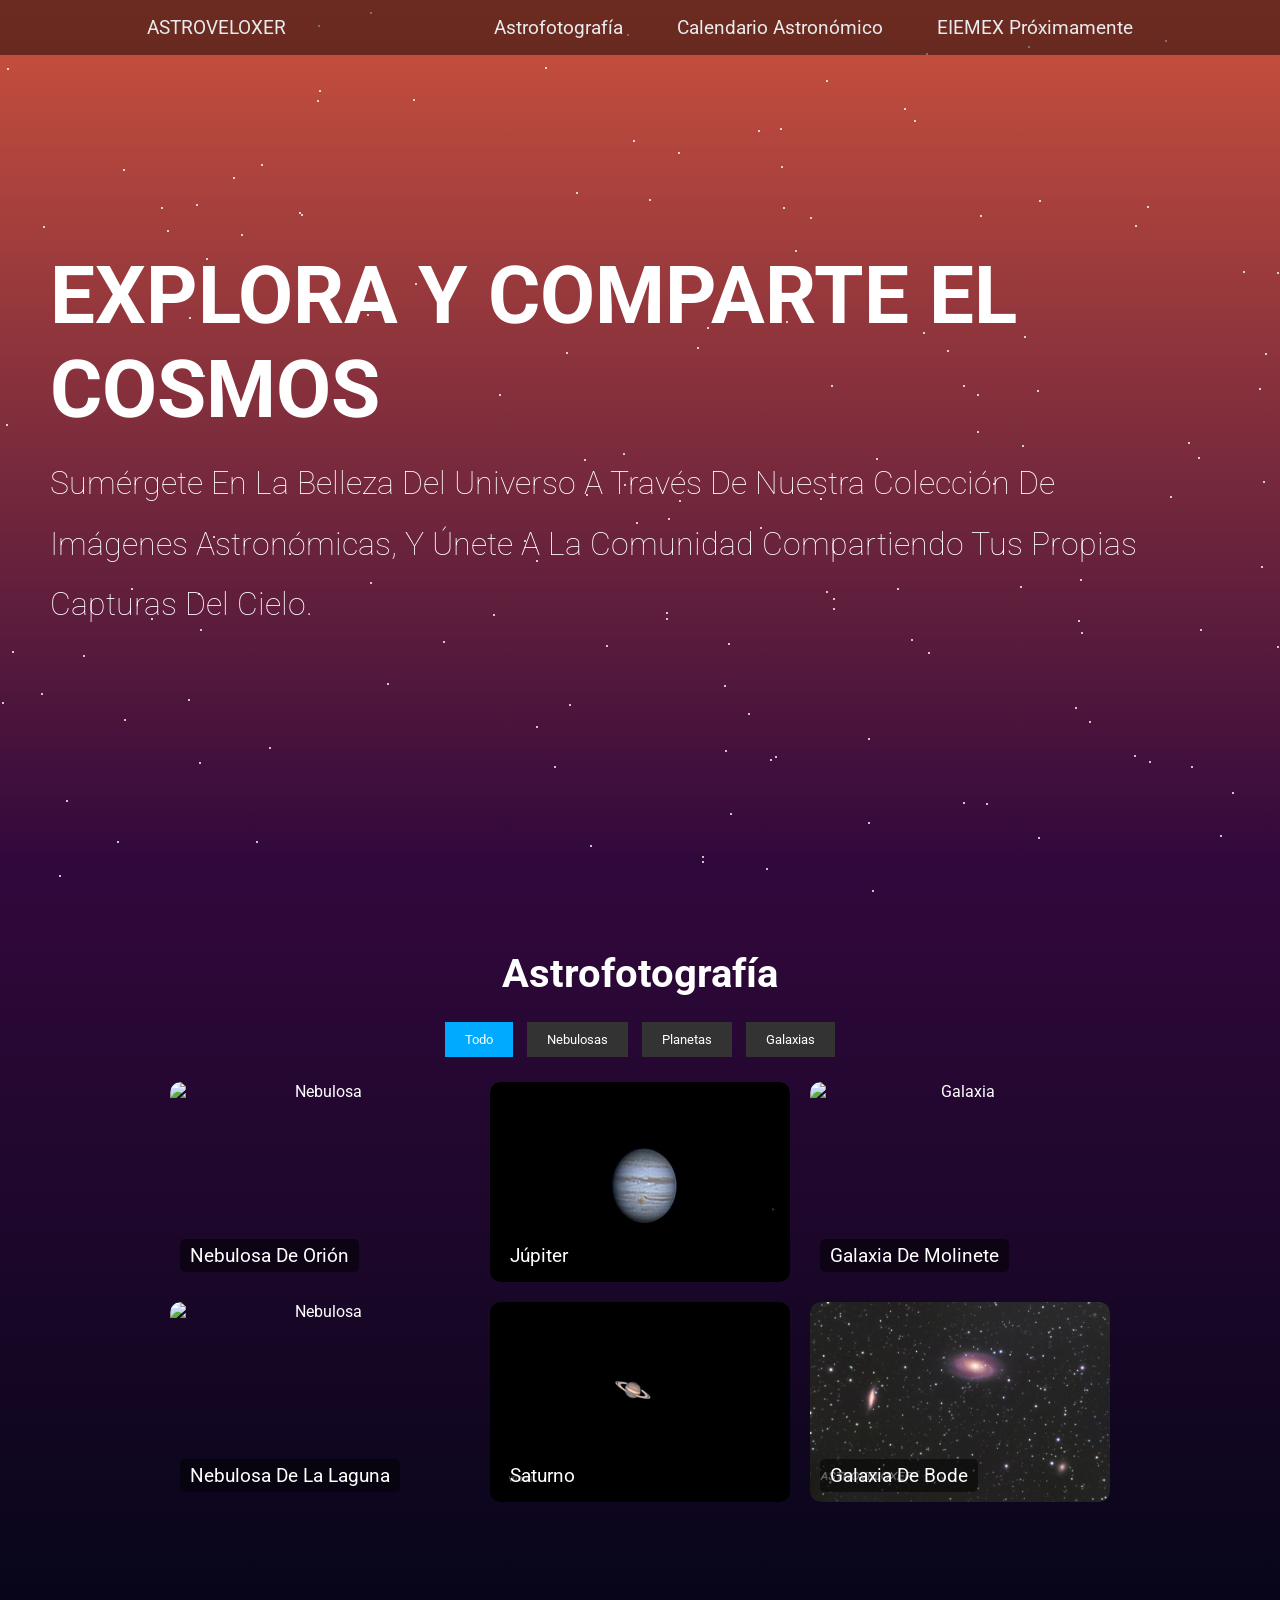
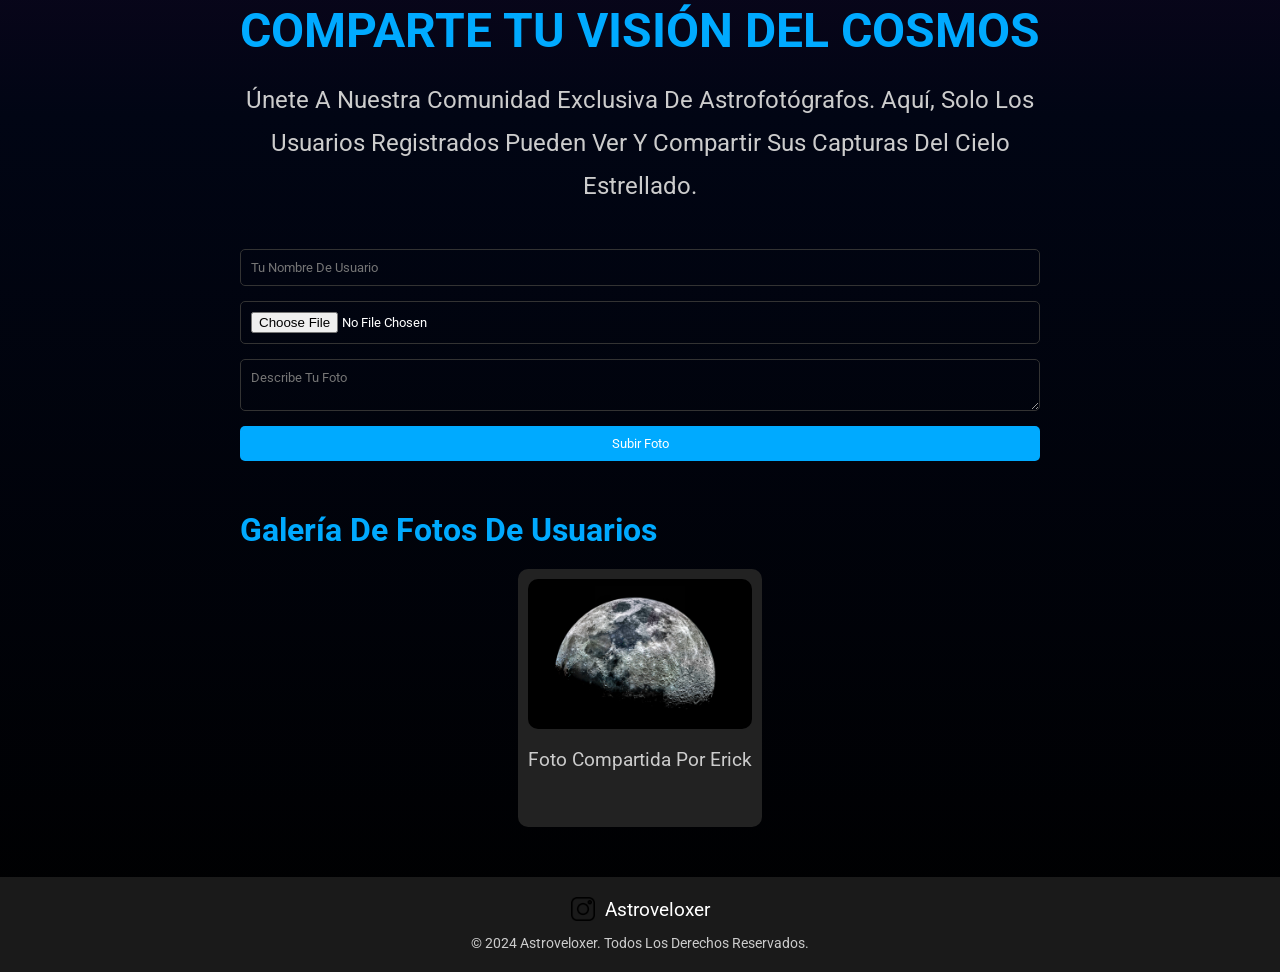
==== Astrofotografia.html @ 7e01df10 "update" ====
<!DOCTYPE html>
<html lang="en">
<head>
    <meta charset="UTF-8">
    <meta name="viewport" content="width=device-width, initial-scale=1.0">
    <title>Astrofotografía</title>
    <link rel="stylesheet" href="Astroveloxer.css">
</head>
<body>
    <div class="stars"></div>
    
    <!-- Barra de Navegación -->
    <header class="header">
        <nav class="navbar">
            <div class="burger" onclick="toggleMenu()">
                <span></span>
                <span></span>
                <span></span>
            </div>
            <ul class="nav">
                <li><a href="Astroveloxer.html">ASTROVELOXER</a></li>
                <li><a href="#astrofotografia">Astrofotografía</a></li>
                <li><a href="calendario.html">Calendario astronómico</a></li>
                <li><a href="#" onclick="alert('La página EIEMEX aún no está disponible. ¡Vuelve pronto!');">EIEMEX Próximamente</a></li>

            </ul>
        </nav>
    </header>
    
    <!-- HOME SECTION -->
    <section class="explore-home" id="home">
        <div class="explore-content">
            <h3>Explora y Comparte el Cosmos</h3>
            <p>Sumérgete en la belleza del universo a través de nuestra colección de imágenes astronómicas, y únete a la comunidad compartiendo tus propias capturas del cielo.</p>
        </div>
    </section>
    

    <!-- SECCIÓN DE ASTROFOTOGRAFÍA -->
    <section class="astrofotografia" id="astrofotografia">
        <h1 class="heading">Astrofotografía</h1>
        
        <!-- Filtros de imágenes -->
        <div class="filter-buttons">
            <button data-filter="all" class="active">Todo</button>
            <button data-filter="nebulosa">Nebulosas</button>
            <button data-filter="planeta">Planetas</button>
            <button data-filter="galaxia">Galaxias</button>
        </div>

<!-- Galería de imágenes -->
<div class="image-gallery">
    <div class="image-item nebulosa" onclick="showImage('ORION-velozer~2.jpg', 'La Nebulosa de Orion es maravillosa.')">
        <img src="ORION-velozer~2.jpg" alt="Nebulosa" loading="lazy" width="400" height="200">
        <p>Nebulosa de Orión</p>
    </div>
    <div class="image-item planeta" onclick="showImage('jms.jpg', 'Júpiter es el planeta más grande del sistema solar y tiene una atmósfera turbulenta con tormentas gigantes.')">
        <img src="jms.jpg" alt="Planeta" loading="lazy" width="400" height="200">
        <p>Júpiter</p>
    </div>
    <div class="image-item galaxia" onclick="showImage('m101.jpg', 'La Galaxia del Molinete, también conocida como M101, es una galaxia espiral ubicada en la constelación de la Osa Mayor.')">
        <img src="m101.jpg" alt="Galaxia" loading="lazy" width="400" height="200">
        <p>Galaxia de Molinete</p>
    </div>

    <div class="image-item nebulosa" onclick="showImage('m8.jpg', 'La Nebulosa de la Laguna es una nube interestelar en la constelación de Sagitario, que es visible a simple vista en cielos oscuros.')">
        <img src="m8.jpg" alt="Nebulosa" loading="lazy" width="400" height="200">
        <p>Nebulosa de la Laguna</p>
    </div>
    <div class="image-item planeta" onclick="showImage('saturn.jpg', 'Saturno es el planeta más grande del sistema solar y tiene una atmósfera turbulenta con tormentas gigantes.')">
        <img src="saturn.jpg" alt="Planeta" loading="lazy" width="400" height="200">
        <p>Saturno</p>
    </div>
    <div class="image-item galaxia" onclick="showImage('BODE_ASTROVELOXER.jpg', 'La Galaxia de Bode, también conocida como M101, es una galaxia espiral ubicada en la constelación de la Osa Mayor.')">
        <img src="BODE_ASTROVELOXER.jpg" alt="Galaxia" loading="lazy" width="400" height="200">
        <p>Galaxia de Bode</p>
    </div>


</div>


<!-- Lightbox para mostrar la imagen seleccionada -->
<div id="lightbox" class="lightbox" onclick="closeLightbox()">
    <div class="lightbox-content" onclick="event.stopPropagation()">
        <img id="lightbox-image" src="" alt="Imagen Seleccionada">
        <div id="lightbox-info"></div>
        <span class="close-btn" onclick="closeLightbox()">&times;</span>
    </div>
</div>



    </section>

<!-- SECCIÓN DE PUBLICA TUS FOTOS -->
<section class="publish-section" id="publica-tus-fotos">
    <div class="publish-content">
        <h3>Comparte tu Visión del Cosmos</h3>
        <p>Únete a nuestra comunidad exclusiva de astrofotógrafos. Aquí, solo los usuarios registrados pueden ver y compartir sus capturas del cielo estrellado.</p>
        <form id="upload-form" action="upload.php" method="post" enctype="multipart/form-data">
            <input type="text" name="username" placeholder="Tu nombre de usuario" required>
            <input type="file" name="astrofoto" required>
            <textarea name="description" placeholder="Describe tu foto" required></textarea>
            <button type="submit">Subir Foto</button>
        </form>
        <div class="photo-forum">
            <h4>Galería de Fotos de Usuarios</h4>
            <!-- Aquí se mostrarán las fotos subidas por los usuarios -->
            <div class="forum-gallery">
                <!-- Ejemplo de foto subida -->
                <div class="forum-item">
                    <img src="lun.JPG" alt="Foto de usuario" loading="lazy" width="100" height="150">
                    <p>Foto compartida por Erick</p>
                </div>
                <!-- Más fotos de usuarios -->
            </div>
        </div>
    </div>
</section>


<!-- Footer -->
<footer class="footer">
    <div class="social-links">
        <a href="https://www.instagram.com/Astroveloxer" target="_blank" class="social-link">
            <img src="instagram-logo.png" alt="Instagram">
            <span>Astroveloxer</span>
        </a>
    </div>
    <div class="footer-info">
        <p>&copy; 2024 Astroveloxer. Todos los derechos reservados.</p>
    </div>
</footer>
    
    <script src="astroveloxer.js"></script>
</body>
</html>
---- Astroveloxer.css ----
@import url('https://fonts.googleapis.com/css2?family=Roboto:wght@100;300;400;500;700&display=swap');

* {
    font-family: "Roboto", sans-serif;
    margin: 0;
    padding: 0;
    box-sizing: border-box;
    outline: none;
    border: none;
    text-decoration: none;
    text-transform: capitalize;
    transition: .2s linear;
}

html {
    scroll-behavior: smooth;
}

/* Estilos generales para la barra de desplazamiento */
::-webkit-scrollbar {
    width: 12px;  /* Ancho de la barra de desplazamiento */
    background-color: #1a1a1a;  /* Color de fondo de la barra */
}

::-webkit-scrollbar-thumb {
    background-color: #1a2a3a;  /* Color del thumb (el "pulgar" de la barra) */
    border-radius: 10px;  /* Bordes redondeados para el thumb */
    box-shadow: inset 0 0 6px rgba(0, 0, 0, 0.3);  /* Sombra interna */
}

::-webkit-scrollbar-thumb:hover {
    background-color: #4a91cc;  /* Color del thumb al hacer hover */
}

::-webkit-scrollbar-track {
    background-color: #1a1a1a;  /* Color del track (la pista de la barra) */
    border-radius: 10px;
    box-shadow: inset 0 0 6px rgba(0, 0, 0, 0.3);  /* Sombra interna */
}





/* Configuración básica del body */
body {
    margin: 0;
    padding: 0;
    font-family: Arial, sans-serif;
    overflow-x: hidden;
    background: linear-gradient(to bottom, 
        #FF7E5F,   /* Atardecer cálido */
        #6A0572,   /* Un tono más oscuro para la transición */
        #030D3D,   /* Tono de crepúsculo más oscuro */
        #000000);  /* Noche */
    background-attachment: fixed;
    color: white;
    transition: background-color 1s ease;
}

/* Fondo animado de estrellas */
.stars {
    position: fixed;
    top: 0;
    left: 0;
    width: 100%;
    height: 100%;
    pointer-events: none;
    z-index: 0;
}

.star {
    position: absolute;
    width: 2px;
    height: 2px;
    background: white;
    border-radius: 50%;
    animation: blink 0.3s infinite alternate; 
}

@keyframes blink {
    0%, 100% {
        opacity: 0.1;
    }
    50% {
        opacity: 1.5;
    }
}







.header {
    position: fixed;
    width: 100%;
    top: 0;
    z-index: 1000;
    background-color: rgba(0, 0, 0, 0.466);
    padding: 1rem 0;
    transition: background-color 0.3s;
}

.navbar {
    display: flex;
    justify-content: center;
    align-items: center;
}

.nav {
    list-style: none;
    display: flex;
    gap: 1.5rem;
}

.nav li {
    position: relative;
}

.nav a {
    text-decoration: none;
    font-size: 1.2rem; /* Tamaño de letra más pequeño */
    color: #e8eaed;
    padding: 10px 15px;
    transition: color 0.3s ease;
}

.nav a:hover {
    color: #ffffff;
}

.nav a::before, .nav a::after {
    content: "";
    position: absolute;
    width: 0;
    height: 2px;
    background-color: #5fb2ff;
    transition: width 0.5s ease;
    opacity: 0.7;
}

.nav a::before {
    top: 0;
    left: 0;
}

.nav a::after {
    bottom: 0;
    right: 0;
}

.nav a:hover::before, .nav a:hover::after {
    width: 100%;
}

.nav li:first-child {
    margin-right: 90px; /* Espacio adicional en la versión de escritorio */
}

.nav li:nth-child(2) {
    margin-left: 4rem; /* Añade espacio a la derecha de "ASTROVELOXER" */
}

/* Responsividad de la barra de navegación */
@media (max-width: 768px) {
    .burger {
        display: flex;
    }

    .nav {
        display: none;
        flex-direction: column;
        background-color: rgba(0, 0, 0, 0.9);
        position: absolute;
        top: 60px;
        left: 0;
        width: 100%;
        text-align: center;
    }

    .nav.active {
        display: flex;
    }

    .nav li {
        margin: 10px 0;
    }

    .nav a {
        font-size: 1.8rem;
        padding: 15px 0;
    }

    .nav li:first-child {
        margin-right: 0; /* Elimina el margen extra en la versión móvil */
    }
}

/* Estilos para el menú burger */
.burger {
    display: none;
    flex-direction: column;
    justify-content: space-around;
    width: 30px;
    height: 25px;
    cursor: pointer;
}


.burger span {
    width: 100%;
    height: 4px;
    background-color: #ffffff;
    transition: all 0.3s ease;
}

/* Animación para la apertura de la Burger Bar */
.burger.active span:nth-child(1) {
    transform: rotate(45deg) translateY(9px);
}

.burger.active span:nth-child(2) {
    opacity: 0;
}

.burger.active span:nth-child(3) {
    transform: rotate(-45deg) translateY(-9px);
}


@media (max-width: 768px) {
    .burger {
        display: flex;
    }
}





/* Estilos para la Sección "Cómo Iniciar en Astrofotografía" */
.como-iniciar {
    padding: 100px 50px;
    color: #ffffff;
    text-align: center;
    border-radius: 15px;
    margin-top: 100px;
}

.card-grid {
    display: grid;
    grid-template-columns: repeat(1, 1fr);
    grid-column-gap: var(--spacing-l);
    grid-row-gap: var(--spacing-l);
    max-width: var(--width-container);
    margin: 0 auto; /* Centra la grilla */
    width: 100%;
}

@media(min-width: 540px) {
    .card-grid {
        grid-template-columns: repeat(2, 1fr);
    }
}

@media(min-width: 960px) {
    .card-grid {
        grid-template-columns: repeat(2, 1fr); /* Mantiene 2 cards en pantallas grandes */
    }
}

.card {
    position: relative;
    list-style: none;
    width: 100%; /* Asegura que las cards ocupen todo el espacio en su columna */
    max-width: 250px; /* Limita el ancho máximo para mantener las cards compactas */
    margin: auto; /* Centra las cards dentro de la grilla */
    overflow: hidden; /* Asegura que las imágenes y contenidos no se desborden */
    border-radius: var(--spacing-l); /* Bordes redondeados */
    box-shadow: 0 4px 8px rgba(0, 0, 0, 0.1); /* Sombra ligera para elevar las cards */
}

.card:before {
    content: '';
    display: block;
    padding-bottom: 130%; /* Mantiene la proporción de las cards */
    width: 100%;
}

/* Configuración básica de la tarjeta */
.card__background {
    background-size: cover;
    background-position: center;
    border-radius: var(--spacing-l);
    position: absolute;
    top: 0;
    right: 0;
    bottom: 0;
    left: 0;
    filter: brightness(0.75) saturate(1.2) contrast(0.85);
    transition: filter 200ms linear, transform 200ms linear;
}

/* Efecto de zoom y claridad en la tarjeta que recibe el hover */
.card:hover .card__background {
    transform: scale(1.05);
    filter: brightness(1) saturate(1.2) contrast(1);
}

/* Oscurecimiento de las tarjetas inactivas */
.card.inactive .card__background {
    filter: brightness(0.5) saturate(0) contrast(1.2) blur(20px);
}




/* Posicionar el contenido de la tarjeta */
.card__content {
    position: absolute;
    bottom: 140px; /* Coloca el texto en la parte inferior */
    left: 20px;
    z-index: 2;
    color: #ffffff; /* Color del texto en blanco */
    text-align: left; /* Alinea el texto a la izquierda */
}

/* Categoría y Título */
.card__category {
    font-size: 0.9rem;
    margin-bottom: var(--spacing-s);
    text-transform: uppercase;
    color: #ffffff; /* Color del texto de la categoría en blanco */
}

.card__heading {
    font-size: 1.5rem; /* Ajusta el tamaño del título */
    line-height: 1.4;
    color: #ffffff; /* Color del título en blanco */
    text-shadow: 3px 3px 5px rgba(0, 0, 0, 0.808); /* Agrega sombra al texto para mayor legibilidad */
}





/* HOME SECTION */
.home {
    min-height: 100vh;
    display: flex;
    align-items: center;
}

.home .content {
    max-width: 50rem;
    margin-left: 30px;
}

.home .content h3 {
    font-size: 5rem;
    text-transform: uppercase;
    color: #fff;
}

.home .content p {
    font-size: 2rem;
    font-weight: lighter;
    line-height: 1.8;
    padding: 1rem 0;
    color: #fff;
}





/* Sección "El Porqué Ver Hacia Arriba" */


section.nosotros {
    padding: 50px 0;
    /* Sin fondo adicional */
}

section.nosotros .heading {
    text-align: center;
    font-size: 2.5rem;
    color: #ffffff;
    margin-bottom: 40px;
}

section.nosotros .row {
    display: flex;
    flex-wrap: wrap;
    align-items: center;
    justify-content: center;
    gap: 20px; /* Espacio entre la imagen y el texto */
}

section.nosotros .image {
    flex: 1 1 15%; /* Imagen más pequeña, ajustada al 20% del ancho disponible */
    text-align: center;
    
}

section.nosotros .image img {
    max-width: 100%;
    border-radius: 10px; /* Bordes redondeados */
    box-shadow: 0 4px 8px rgba(0, 0, 0, 0.5); /* Sombra para darle profundidad */
    padding: 10px;
}

section.nosotros .content {
    flex: 1 1 50%; /* Ajusta el tamaño del contenido */
    animation: float 3s ease-in-out infinite; /* Efecto de flotación */
    color: #ffffff; /* Color del texto */
}

section.nosotros .content p {
    font-size: 1.5rem;
    line-height: 1.4;
    margin-bottom: 90px; /* Más espacio entre párrafos */
}

@keyframes float {
    0%, 100% {
        transform: translateY(0);
    }
    50% {
        transform: translateY(-10px);
    }
}


















.heading {
    font-size: 3.5rem;
    text-align: center;
    color: #ffffff;
    margin-bottom: 10px;
}

.heading span {
    color: #5fb2ff; /* Color diferente para las palabras en span */
}
.intro-text-container {
    display: flex;
    justify-content: space-between;
    align-items: flex-start;
    gap: 20px; /* Espacio entre las columnas */
    padding: 20px 0;
}

.intro-text-part {
    flex: 1;
    padding: 10px;
    color: #ffffff;
    font-size: 1.2rem;
    text-align: justify;
    line-height: 1.6;
    max-width: 30%; /* Limita el ancho para mantenerlo en tres columnas */
}

.intro-text-part p {
    margin: 0;
}

.footer {
    background-color: #1a1a1a;
    padding: 20px;
    text-align: center;
    color: #ffffff;
}

.social-links {
    margin-bottom: 10px;
}

.social-link {
    color: #ffffff;
    text-decoration: none;
    font-size: 1.2rem;
    display: inline-flex;
    align-items: center;
    gap: 10px;
}

.social-link img {
    width: 24px;
    height: 24px;
}

.footer-info {
    font-size: 0.9rem;
    color: #cccccc;
}








































/*****************************************************************************************/

/* Sección de Astrofotografía */


/* SECCIÓN "Explora y Comparte el Cosmos" */
.explore-home {
    min-height: 100vh;
    display: flex;
    align-items: center;
}

.explore-home .explore-content {
    max-width: 70rem;
    margin-left: 50px;
}

.explore-home .explore-content h3 {
    font-size: 5rem;
    text-transform: uppercase;
    color: #fff;
}

.explore-home .explore-content p {
    font-size: 2rem;
    font-weight: lighter;
    line-height: 1.9;
    padding: 1rem 0;
    color: #fff;
}






.astrofotografia {
    padding: 50px 20px;
    text-align: center;
    color: #fff; /* Mantiene el color del texto para que resalte en el fondo existente */
}

.heading {
    font-size: 2.5rem;
    margin-bottom: 20px;
}

.filter-buttons {
    margin-bottom: 20px;
}

.filter-buttons button {
    background-color: #333;
    color: #fff;
    border: none;
    padding: 10px 20px;
    margin: 5px;
    cursor: pointer;
    transition: background-color 0.3s ease;
}

.filter-buttons button.active,
.filter-buttons button:hover {
    background-color: #00aaff;
}

.image-gallery {
    display: flex;
    flex-wrap: wrap;
    justify-content: center;
    gap: 20px;
}

.image-item {
    position: relative;
    width: 300px;
    overflow: hidden;
    border-radius: 10px;
    transition: transform 0.3s ease;
}

.image-item img {
    width: 100%;
    display: block;
    border-radius: 10px;
}

.image-item p {
    position: absolute;
    bottom: 10px;
    left: 10px;
    color: #fff;
    font-size: 1.2rem;
    background: rgba(0, 0, 0, 0.5); /* Fondo semitransparente solo detrás del texto */
    padding: 5px 10px;
    border-radius: 5px;
}

.image-item:hover {
    transform: scale(1.05);
}

/* SECCIÓN DE PUBLICA TUS FOTOS */
.publish-section {
    padding: 50px 20px;
    text-align: center;
    color: #fff;
}

.publish-content {
    max-width: 800px;
    margin: 0 auto;
}

.publish-content h3 {
    font-size: 3rem;
    text-transform: uppercase;
    color: #00aaff;
    margin-bottom: 20px;
}

.publish-content p {
    font-size: 1.5rem;
    line-height: 1.8;
    margin-bottom: 40px;
    color: #ccc;
}

.publish-content form {
    display: flex;
    flex-direction: column;
    gap: 15px;
    margin-bottom: 50px;
}

.publish-content input,
.publish-content textarea {
    width: 100%;
    padding: 10px;
    border: 1px solid #333;
    border-radius: 5px;
    background-color: transparent;
    color: #fff;
}

.publish-content button {
    padding: 10px 20px;
    background-color: #00aaff;
    color: #fff;
    border: none;
    border-radius: 5px;
    cursor: pointer;
    transition: background-color 0.3s ease;
}

.publish-content button:hover {
    background-color: #0077cc;
}

.photo-forum {
    margin-top: 50px;
    text-align: left;
}

.photo-forum h4 {
    font-size: 2rem;
    margin-bottom: 20px;
    color: #00aaff;
}

.forum-gallery {
    display: flex;
    flex-wrap: wrap;
    gap: 20px;
    justify-content: center;
}

.forum-item {
    background-color: #222;
    padding: 10px;
    border-radius: 10px;
    text-align: center;
}

.forum-item img {
    width: 100%;
    border-radius: 10px;
    margin-bottom: 10px;
}

.forum-item p {
    font-size: 1.2rem;
    color: #ccc;
}





/* Estilo del Lightbox */
.lightbox {
    display: none; /* Inicialmente oculto */
    position: fixed;
    top: 0;
    left: 0;
    width: 100%;
    height: 100%;
    background-color: rgba(0, 0, 0, 0.9); /* Oscurece el fondo */
    justify-content: center;
    align-items: center;
    z-index: 1000;
}

.lightbox-content {
    display: flex;
    align-items: center;
    gap: 20px;
    max-width: 90%;
    max-height: 90%;
    color: #fff;
}

.lightbox img {
    max-width: 50%;
    max-height: 100%;
    border-radius: 10px;
}

#lightbox-info {
    max-width: 40%;
    font-size: 1.5rem;
}

.close-btn {
    position: absolute;
    top: 20px;
    right: 20px;
    font-size: 2rem;
    color: #fff;
    cursor: pointer;
}









/* Responsividad para pantallas medianas */
@media (max-width: 768px) {
    /* Ajustes para el body */
    body {
        background: linear-gradient(to bottom, 
            #FF7E5F,   /* Atardecer cálido */
            #6A0572,   /* Un tono más oscuro para la transición */
            #030D3D,   /* Tono de crepúsculo más oscuro */
            #000000);  /* Noche */
        background-attachment: scroll; /* Evita el fondo fijo en pantallas pequeñas */
    }

    /* Ajustes para la barra de navegación */
    .nav a {
        font-size: 1.5rem; /* Ajusta el tamaño de fuente en la navegación */
    }

    /* Ajustes para la sección "Cómo Iniciar en Astrofotografía" */
    .como-iniciar {
        padding: 50px 20px; /* Reduce el padding en pantallas más pequeñas */
    }

    .card-grid {
        grid-template-columns: repeat(1, 1fr); /* Una sola columna en pantallas más pequeñas */
    }

    /* Ajustes para las tarjetas */
    .card {
        max-width: 100%; /* Las tarjetas ocupan todo el ancho disponible */
        margin-bottom: 20px; /* Añade espacio entre las tarjetas */
    }

    /* Ajustes para la sección "El Porqué Ver Hacia Arriba" */
    section.nosotros .content {
        font-size: 1.2rem; /* Reduce ligeramente el tamaño del texto */
    }

    section.nosotros .image {
        flex: 1 1 50%; /* Aumenta el tamaño de la imagen */
        margin-bottom: 20px; /* Añade espacio debajo de la imagen */
    }

    /* Ajustes para el pie de página */
    .footer {
        padding: 10px; /* Reduce el padding en el pie de página */
    }
}

/* Responsividad para pantallas pequeñas */
@media (max-width: 480px) {
    /* Ajustes para la barra de navegación */
    .nav a {
        font-size: 1.2rem; /* Reduce aún más el tamaño de fuente en la navegación */
    }

    .nav li {
        margin: 5px 0; /* Menos espacio entre los elementos del menú */
    }

    /* Ajustes para la sección "Cómo Iniciar en Astrofotografía" */
    .como-iniciar {
        padding: 30px 10px; /* Reduce aún más el padding */
    }

    .card-grid {
        grid-template-columns: repeat(1, 1fr); /* Una sola columna en pantallas pequeñas */
    }

    /* Ajustes para la sección "El Porqué Ver Hacia Arriba" */
    section.nosotros .content {
        font-size: 1rem; /* Reduce el tamaño del texto */
    }

    section.nosotros .image {
        flex: 1 1 70%; /* Aumenta aún más el tamaño de la imagen */
    }

    /* Ajustes para el pie de página */
    .footer {
        padding: 5px; /* Reduce el padding en el pie de página */
        font-size: 0.8rem; /* Reduce el tamaño de la fuente en el pie de página */
    }
}
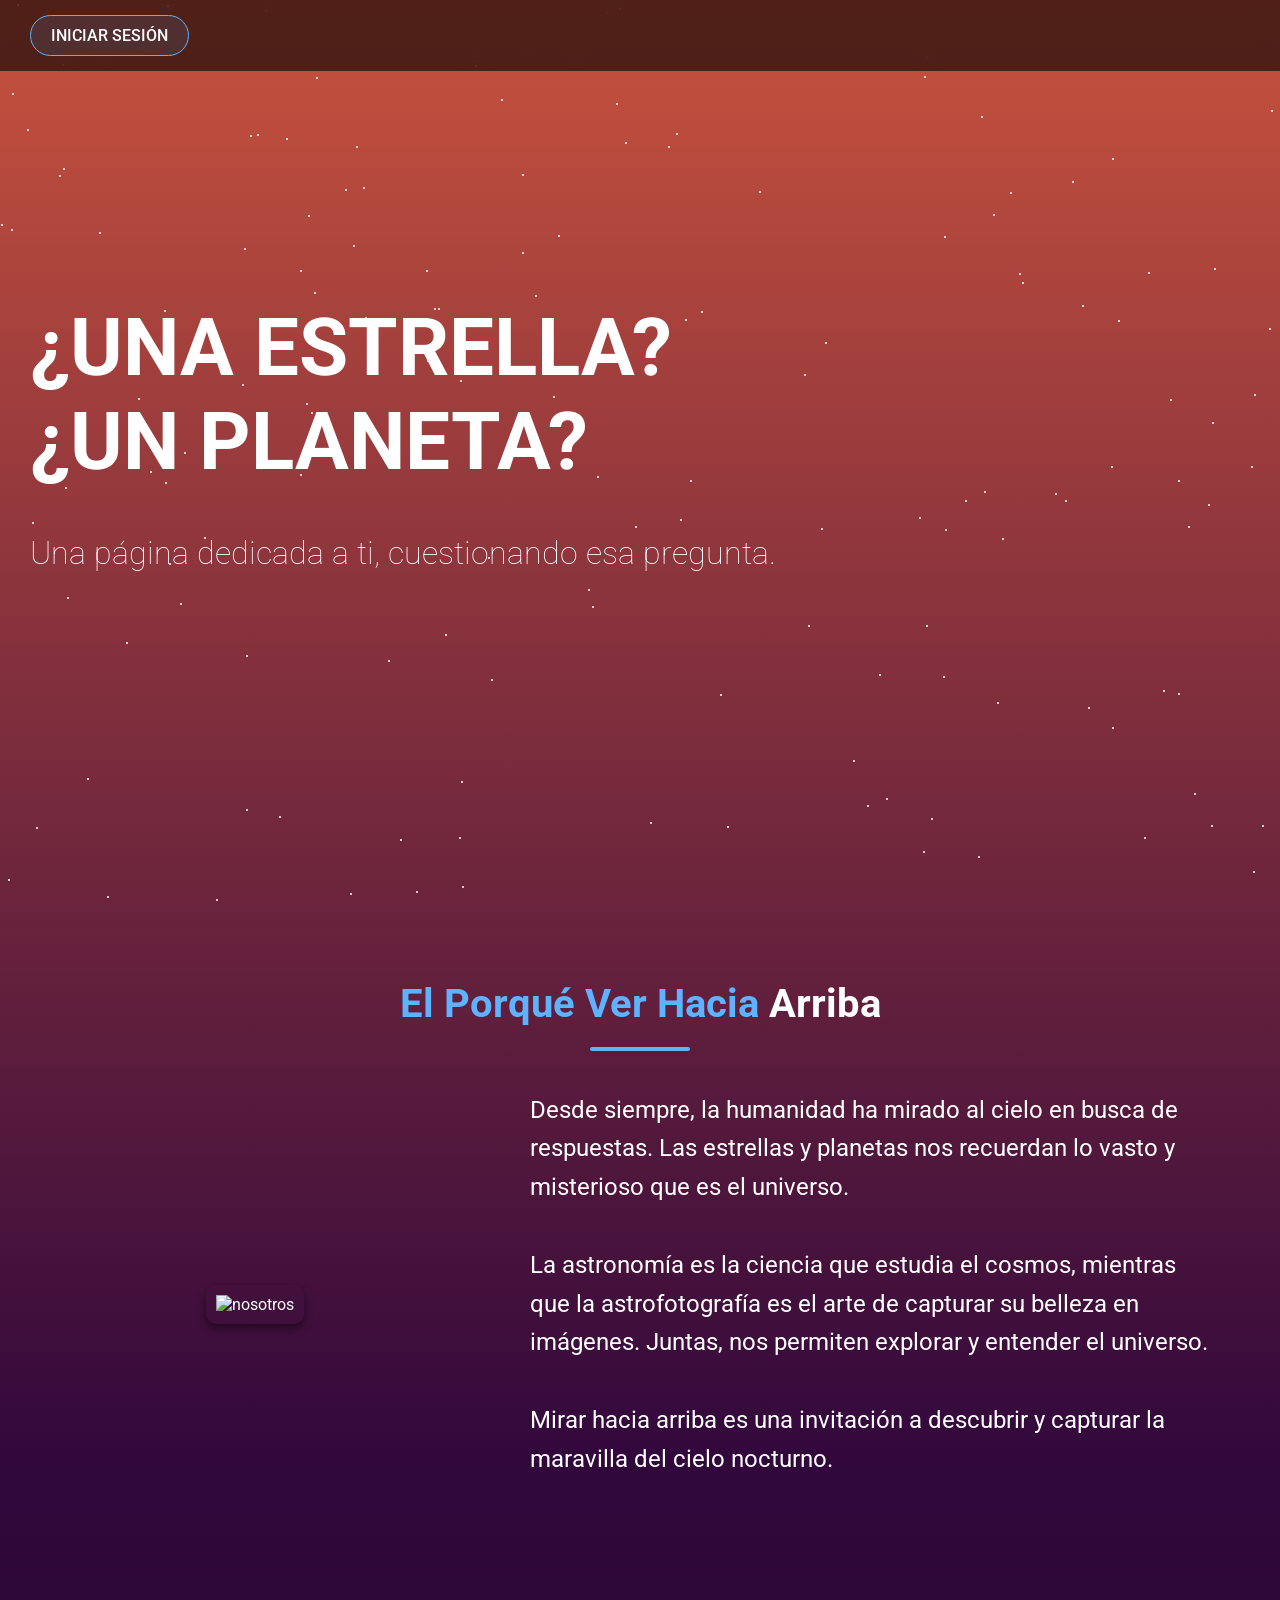
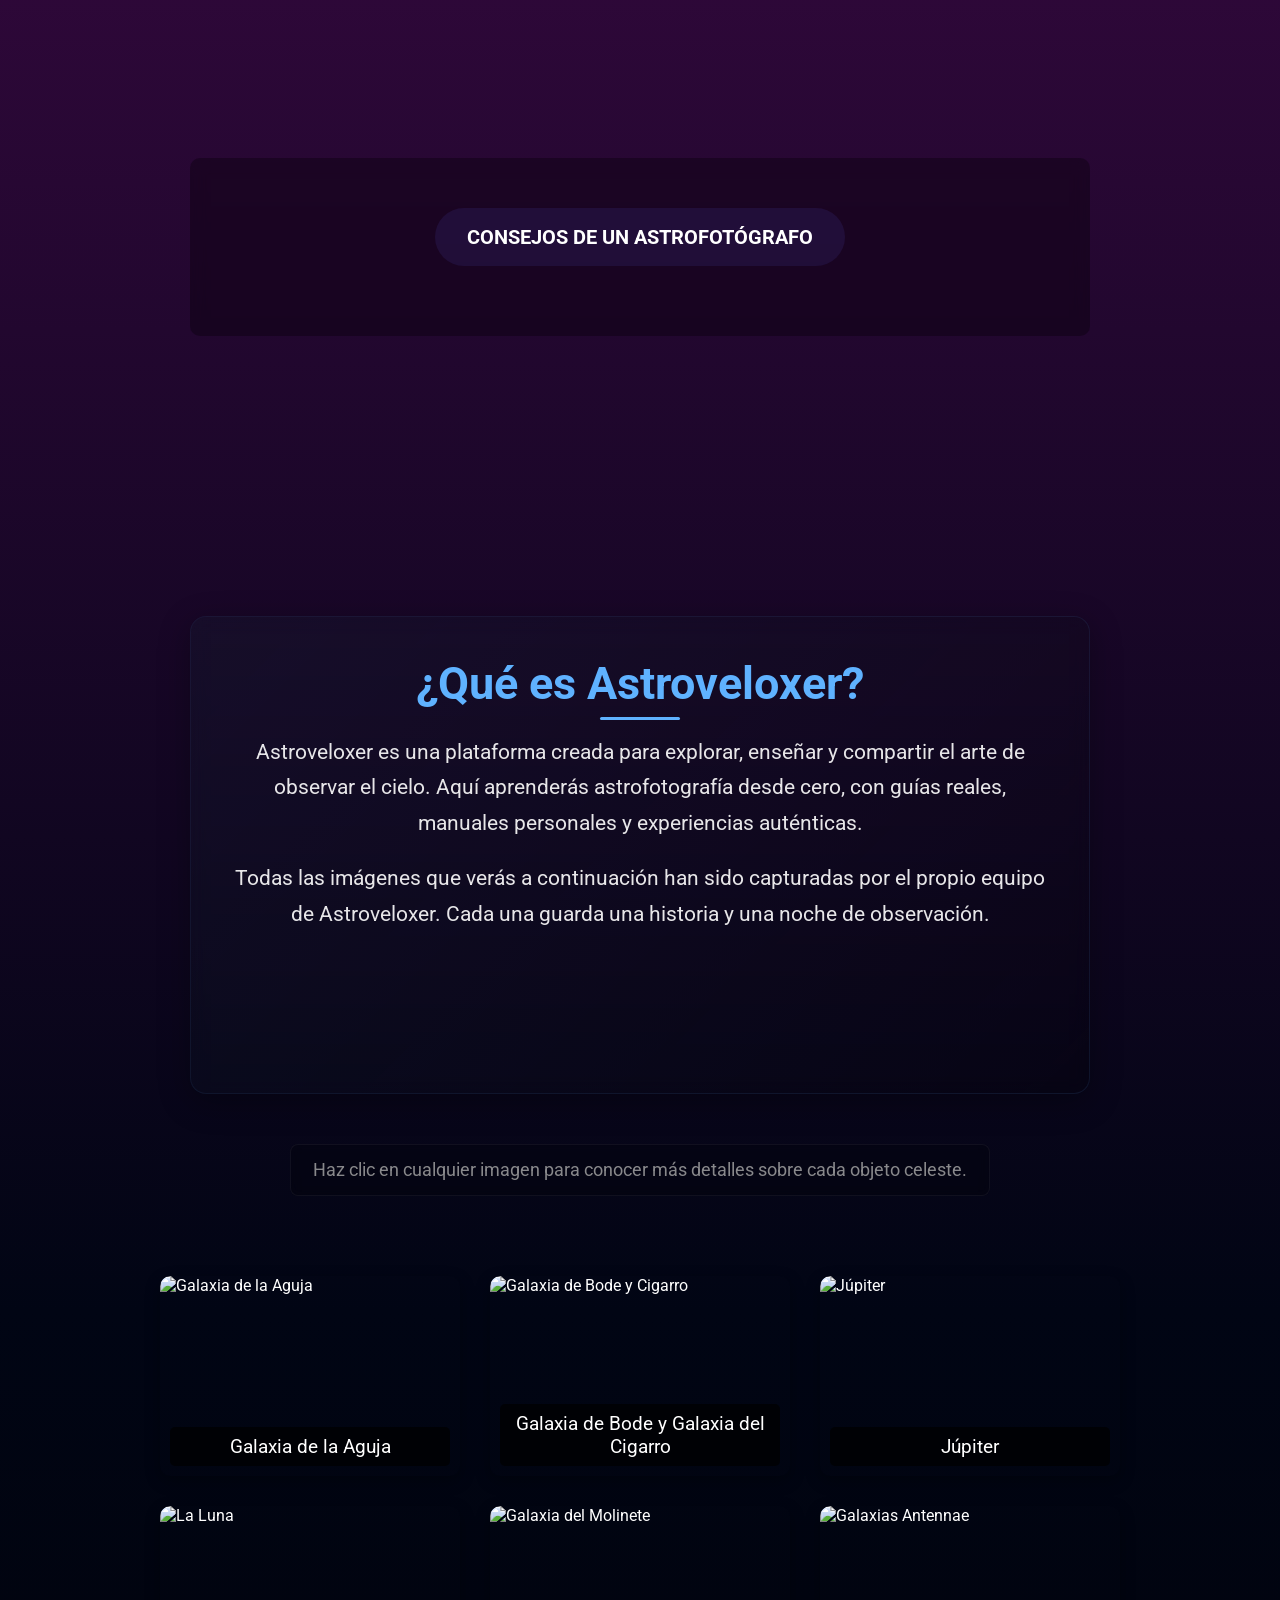
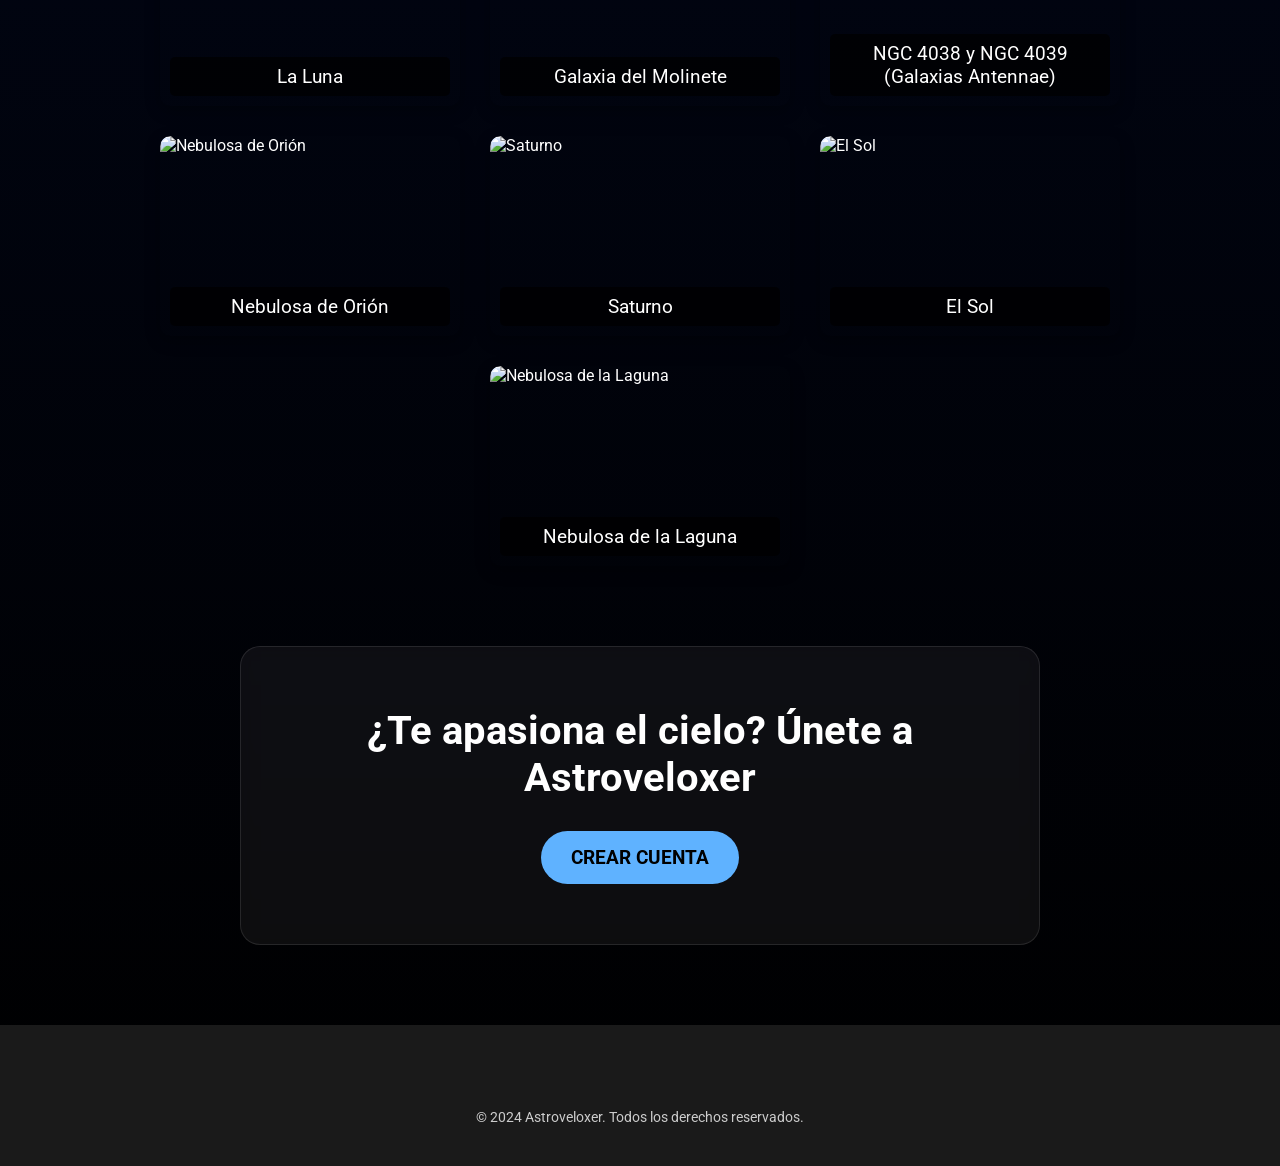
==== commit 9a7a7c80: "Rename Astrofotografia.php to Astrofotografia.html" ====
--- a/Astrofotografia.html
+++ b/Astrofotografia.html
@@ -1,138 +1,1148 @@
 <!DOCTYPE html>
-<html lang="en">
+<html lang="es">
 <head>
     <meta charset="UTF-8">
     <meta name="viewport" content="width=device-width, initial-scale=1.0">
-    <title>Astrofotografía</title>
-    <link rel="stylesheet" href="Astroveloxer.css">
+    <title>Astroveloxer</title>
 </head>
 <body>
     <div class="stars"></div>
     
-    <!-- Barra de Navegación -->
-    <header class="header">
-        <nav class="navbar">
-            <div class="burger" onclick="toggleMenu()">
-                <span></span>
-                <span></span>
-                <span></span>
+    <!-- HEADER -->
+    <header class="top-header">
+        <a href="<?= base_url('login') ?>" class="login-btn">Iniciar sesión</a>
+    </header>
+
+    <!-- HOME SECTION -->
+    <section class="home" id="home">
+        <div class="content" data-scroll-animation>
+            <h3>¿Una estrella? ¿Un planeta?</h3>
+            <p data-scroll-animation>Una página dedicada a ti, cuestionando esa pregunta.</p>
+        </div>
+    </section>
+
+    <!-- NOSOTROS SECTION -->
+    <section class="nosotros" id="Iniciar">
+        <h1 class="heading"><span>El</span> <span>Porqué</span> <span>Ver</span> <span>Hacia</span> Arriba</h1>
+
+        <div class="row" data-scroll-animation>
+            <div class="image" data-scroll-animation>
+                <img src="<?= base_url('images/secret.jpg') ?>" alt="nosotros" width="430px">
             </div>
-            <ul class="nav">
-                <li><a href="Astroveloxer.html">ASTROVELOXER</a></li>
-                <li><a href="#astrofotografia">Astrofotografía</a></li>
-                <li><a href="calendario.html">Calendario astronómico</a></li>
-                <li><a href="#" onclick="alert('La página EIEMEX aún no está disponible. ¡Vuelve pronto!');">EIEMEX Próximamente</a></li>
-
-            </ul>
-        </nav>
-    </header>
-    
-    <!-- HOME SECTION -->
-    <section class="explore-home" id="home">
-        <div class="explore-content">
-            <h3>Explora y Comparte el Cosmos</h3>
-            <p>Sumérgete en la belleza del universo a través de nuestra colección de imágenes astronómicas, y únete a la comunidad compartiendo tus propias capturas del cielo.</p>
+            <div class="content" data-scroll-animation>
+                <p>Desde siempre, la humanidad ha mirado al cielo en busca de respuestas. Las estrellas y planetas nos recuerdan lo vasto y misterioso que es el universo.</p>
+                <p>La astronomía es la ciencia que estudia el cosmos, mientras que la astrofotografía es el arte de capturar su belleza en imágenes. Juntas, nos permiten explorar y entender el universo.</p>
+                <p>Mirar hacia arriba es una invitación a descubrir y capturar la maravilla del cielo nocturno.</p>
+            </div>
         </div>
     </section>
-    
-
-    <!-- SECCIÓN DE ASTROFOTOGRAFÍA -->
-    <section class="astrofotografia" id="astrofotografia">
-        <h1 class="heading">Astrofotografía</h1>
+
+    <!-- SECCIÓN "Cómo Iniciar en Astrofotografía" -->
+    <section class="como-iniciar" id="como-iniciar">
+       
+
+        <div class="announcement-yo" data-scroll-animation>
+            <button class="reveal-button" onclick="toggleText()" data-scroll-animation>Consejos de un astrofotógrafo</button>
+            
+            <div id="hidden-text" class="hidden-text">
+                <p>A lo largo de mi viaje en la astrofotografía, he enfrentado frustraciones y desafíos que parecían no tener solución.</p>
+                <p>He creado esta página para que tú no tengas que pasar por lo mismo. Aquí te guiaré en los aspectos esenciales para que inicies y avances en este fascinante universo de la astrofotografía.</p>
+                <p>Con el tiempo, muchas personas se han acercado a mí con preguntas como: "¿Qué tipo de telescopio debería elegir?", "¿Cómo puedo tomar fotos como las tuyas?" o "Compré un telescopio, pero no logro ver nada". Este espacio está dedicado a responder esas preguntas y a ayudarte a descubrir la realidad y la maravilla de comenzar en la astrofotografía.</p>
+            </div>
+        </div>
+    </section>
+
+    <section class="intro-astroveloxer" data-scroll-animation>
+        <h2>¿Qué es Astroveloxer?</h2>
+        <p data-scroll-animation>
+            Astroveloxer es una plataforma creada para explorar, enseñar y compartir el arte de observar el cielo.  
+            Aquí aprenderás astrofotografía desde cero, con guías reales, manuales personales y experiencias auténticas.
+        </p>
+        <p data-scroll-animation>
+            Todas las imágenes que verás a continuación han sido capturadas por el propio equipo de Astroveloxer.
+            Cada una guarda una historia y una noche de observación.
+        </p>
+        <p class="quote" data-scroll-animation>"Somos el universo contemplándose a sí mismo."</p>
+    </section>
+
+    <p class="gallery-note" data-scroll-animation>Haz clic en cualquier imagen para conocer más detalles sobre cada objeto celeste.</p>
+
+    <!-- Galería de imágenes -->
+    <div class="image-gallery" data-scroll-animation>
+        <div class="image-item galaxia" onclick="showImage('<?= base_url('images/BD3E5271-1BBC-4657-8336-3CC50B5EB838.jpg') ?>', '<ul><li><strong>Nombre:</strong> Galaxia de la Aguja (Caldwell 38) (NGC 4565)</li><li><strong>Distancia:</strong> 40 millones de años luz</li><li><strong>Magnitud aparente:</strong> 9.6</li><li><strong>Constelación:</strong> Coma Berenices</li><li><strong>Tipo de objeto:</strong> Galaxia espiral</li></ul>')" data-scroll-animation>
+            <img src="<?= base_url('images/BD3E5271-1BBC-4657-8336-3CC50B5EB838.jpg') ?>" alt="Galaxia de la Aguja" loading="lazy" width="400" height="200">
+            <p>Galaxia de la Aguja</p>
+        </div>
+
+        <div class="image-item galaxia" onclick="showImage('<?= base_url('images/BODE_ASTROVELOXER (1).jpg') ?>', '<ul><li><strong>Nombre:</strong> Galaxia de Bode (M81) y Galaxia del Cigarro (M82)</li><li><strong>Distancia:</strong> 12 millones de años luz (ambas galaxias)</li><li><strong>Magnitud aparente:</strong> M81 (6.9), M82 (8.4)</li><li><strong>Constelación:</strong> Osa Mayor</li><li><strong>Tipo de objeto:</strong> M81: Galaxia espiral, M82: Galaxia irregular y galaxia con brote estelar</li></ul>')" data-scroll-animation>
+            <img src="<?= base_url('images/BODE_ASTROVELOXER (1).jpg') ?>" alt="Galaxia de Bode y Cigarro" loading="lazy" width="400" height="200">
+            <p>Galaxia de Bode y Galaxia del Cigarro</p>
+        </div>
+
+        <div class="image-item planeta" onclick="showImage('<?= base_url('images/jup11.jpg') ?>', '<ul><li><strong>Nombre:</strong> Júpiter</li><li><strong>Distancia media del Sol:</strong> 778 millones de km</li><li><strong>Diámetro:</strong> 142,984 km</li><li><strong>Tipo de objeto:</strong> Planeta gigante gaseoso</li><li><strong>Características:</strong> El planeta más grande del Sistema Solar, famoso por su Gran Mancha Roja y sus 79 lunas conocidas, incluyendo las cuatro lunas galileanas: Ío, Europa, Ganimedes y Calisto</li></ul>')" data-scroll-animation>
+            <img src="<?= base_url('images/jup11.jpg') ?>" alt="Júpiter" loading="lazy" width="400" height="200">
+            <p>Júpiter</p>
+        </div>
+
+        <div class="image-item luna" onclick="showImage('<?= base_url('images/lun_Original Copy (1).JPG') ?>', '<ul><li><strong>Nombre:</strong> La Luna</li><li><strong>Distancia media de la Tierra:</strong> 384,400 km</li><li><strong>Diámetro:</strong> 3,474.8 km</li><li><strong>Tipo de objeto:</strong> Satélite natural</li><li><strong>Características:</strong> Único satélite natural de la Tierra, presenta fases debido a su órbita alrededor de la Tierra, con una superficie marcada por cráteres, mares lunares y montañas</li></ul>')" data-scroll-animation>
+            <img src="<?= base_url('images/lun_Original Copy (1).JPG') ?>" alt="La Luna" loading="lazy" width="400" height="200">
+            <p>La Luna</p>
+        </div>
+
+        <div class="image-item galaxia" onclick="showImage('<?= base_url('images/M101_ASTROVELOXER (1).jpg') ?>', '<ul><li><strong>Nombre:</strong> Galaxia del Molinete (M101)</li><li><strong>Distancia:</strong> 21 millones de años luz</li><li><strong>Magnitud aparente:</strong> 7.9</li><li><strong>Constelación:</strong> Osa Mayor</li><li><strong>Tipo de objeto:</strong> Galaxia espiral</li><li><strong>Características:</strong> Una de las galaxias espirales más grandes conocidas, con un diámetro de aproximadamente 170,000 años luz</li></ul>')" data-scroll-animation>
+            <img src="<?= base_url('images/M101_ASTROVELOXER (1).jpg') ?>" alt="Galaxia del Molinete" loading="lazy" width="400" height="200">
+            <p>Galaxia del Molinete</p>
+        </div>
+
+        <div class="image-item galaxia" onclick="showImage('<?= base_url('images/NGC4038_ASTROVELOXER.jpg') ?>', '<ul><li><strong>Nombre:</strong> NGC 4038 y NGC 4039 (Galaxias Antennae)</li><li><strong>Distancia:</strong> 60 millones de años luz</li><li><strong>Magnitud aparente:</strong> 10.7</li><li><strong>Constelación:</strong> Corvus</li><li><strong>Tipo de objeto:</strong> Galaxias en colisión</li><li><strong>Características:</strong> Conocidas como las Galaxias Antennae debido a las largas colas de estrellas que se extienden hacia afuera, resultado de la colisión entre ambas galaxias</li></ul>')" data-scroll-animation>
+            <img src="<?= base_url('images/NGC4038_ASTROVELOXER.jpg') ?>" alt="Galaxias Antennae" loading="lazy" width="400" height="200">
+            <p>NGC 4038 y NGC 4039 (Galaxias Antennae)</p>
+        </div>
+
+        <div class="image-item nebulosa" onclick="showImage('<?= base_url('images/ORION-velozeronly~3.jpg') ?>', '<ul><li><strong>Nombre:</strong> Nebulosa de Orión (M42)</li><li><strong>Distancia:</strong> 1,344 años luz</li><li><strong>Magnitud aparente:</strong> 4.0</li><li><strong>Constelación:</strong> Orión</li><li><strong>Tipo de objeto:</strong> Nebulosa de emisión</li><li><strong>Características:</strong> Una de las nebulosas más brillantes en el cielo, visible a simple vista, región de formación estelar activa, hogar de muchas estrellas jóvenes y protoestrellas</li></ul>')" data-scroll-animation>
+            <img src="<?= base_url('images/ORION-velozeronly~3.jpg') ?>" alt="Nebulosa de Orión" loading="lazy" width="400" height="200">
+            <p>Nebulosa de Orión</p>
+        </div>
+
+        <div class="image-item planeta" onclick="showImage('<?= base_url('images/saturn (1).jpg') ?>', '<ul><li><strong>Nombre:</strong> Saturno</li><li><strong>Distancia media del Sol:</strong> 1,429 millones de km</li><li><strong>Diámetro:</strong> 120,536 km</li><li><strong>Tipo de objeto:</strong> Planeta gigante gaseoso</li><li><strong>Características:</strong> Conocido por sus prominentes anillos compuestos de hielo y roca, posee 83 lunas conocidas, siendo Titán la más grande y una de las más interesantes para la exploración</li></ul>')" data-scroll-animation>
+            <img src="<?= base_url('images/saturn (1).jpg') ?>" alt="Saturno" loading="lazy" width="400" height="200">
+            <p>Saturno</p>
+        </div>
+
+        <div class="image-item estrella" onclick="showImage('<?= base_url('images/sunfull_ASTROVELOXER.jpg') ?>', '<ul><li><strong>Nombre:</strong> El Sol</li><li><strong>Distancia media de la Tierra:</strong> 149.6 millones de km (1 Unidad Astronómica)</li><li><strong>Diámetro:</strong> 1,392,700 km</li><li><strong>Tipo de objeto:</strong> Estrella enana amarilla (tipo espectral G2V)</li><li><strong>Características:</strong> Estrella central del Sistema Solar y fuente principal de energía para la Tierra, compuesto principalmente de hidrógeno (74%) y helio (24%), con energía producida a través de la fusión nuclear en su núcleo</li></ul>')" data-scroll-animation>
+            <img src="<?= base_url('images/sunfull_ASTROVELOXER.jpg') ?>" alt="El Sol" loading="lazy" width="400" height="200">
+            <p>El Sol</p>
+        </div>
+
+        <div class="image-item nebulosa" onclick="showImage('<?= base_url('images/LAGOON.jpg') ?>', '<ul><li><strong>Nombre:</strong> Nebulosa de la Laguna (M8) (NGC 6523)</li><li><strong>Distancia:</strong> 4,100 años luz</li><li><strong>Magnitud aparente:</strong> 6.0</li><li><strong>Constelación:</strong> Sagitario</li><li><strong>Tipo de objeto:</strong> Nebulosa de emisión</li><li><strong>Características:</strong> Región de formación estelar activa, visible a simple vista desde cielos oscuros, hogar de muchas estrellas jóvenes y protoestrellas, famosa por su estructura brillante y oscura que se asemeja a una laguna.</li></ul>')" data-scroll-animation>
+            <img src="<?= base_url('images/LAGOON.jpg') ?>" alt="Nebulosa de la Laguna" loading="lazy" width="400" height="200">
+            <p>Nebulosa de la Laguna</p>
+        </div>
+    </div>
+
+    <section class="cta-registro" data-scroll-animation>
+        <h2>¿Te apasiona el cielo? Únete a Astroveloxer</h2>
+        <a href="<?= base_url('registro') ?>" class="registro-btn" data-scroll-animation>Crear cuenta</a>
+    </section>
+
+    <!-- Footer -->
+    <footer class="footer" data-scroll-animation>
+        <div class="social-links">
+            <a href="https://www.instagram.com/Astroveloxer" target="_blank" class="social-link" data-scroll-animation>
+                <img src="img/instagram-logo.webp" alt="Instagram">
+                <span>Astroveloxer</span>
+            </a>
+        </div>
+        <div class="footer-info">
+            <p>&copy; 2024 Astroveloxer. Todos los derechos reservados.</p>
+        </div>
+    </footer>
+    
+    <script src="<?= base_url('js/script.js') ?>"></script>
+    
+    <!-- Script para animación de scroll -->
+    <script>
+    document.addEventListener('DOMContentLoaded', function() {
+        const observer = new IntersectionObserver((entries) => {
+            entries.forEach(entry => {
+                if (entry.isIntersecting) {
+                    entry.target.classList.add('in-view');
+                }
+            });
+        }, { 
+            threshold: 0.1,
+            rootMargin: '0px 0px -100px 0px'
+        });
+
+        document.querySelectorAll('[data-scroll-animation]').forEach(el => {
+            observer.observe(el);
+        });
+    });
+
+    function toggleText() {
+        const hiddenText = document.getElementById('hidden-text');
+        hiddenText.classList.toggle('show');
+    }
+
+    function showImage(src, info) {
+        const lightbox = document.createElement('div');
+        lightbox.className = 'lightbox';
+        lightbox.innerHTML = `
+            <div class="lightbox-content">
+                <img src="${src}" alt="Imagen ampliada">
+                <div id="lightbox-info">${info}</div>
+                <span class="close-btn">&times;</span>
+            </div>
+        `;
+        document.body.appendChild(lightbox);
         
-        <!-- Filtros de imágenes -->
-        <div class="filter-buttons">
-            <button data-filter="all" class="active">Todo</button>
-            <button data-filter="nebulosa">Nebulosas</button>
-            <button data-filter="planeta">Planetas</button>
-            <button data-filter="galaxia">Galaxias</button>
-        </div>
-
-<!-- Galería de imágenes -->
-<div class="image-gallery">
-    <div class="image-item nebulosa" onclick="showImage('ORION-velozer~2.jpg', 'La Nebulosa de Orion es maravillosa.')">
-        <img src="ORION-velozer~2.jpg" alt="Nebulosa" loading="lazy" width="400" height="200">
-        <p>Nebulosa de Orión</p>
-    </div>
-    <div class="image-item planeta" onclick="showImage('jms.jpg', 'Júpiter es el planeta más grande del sistema solar y tiene una atmósfera turbulenta con tormentas gigantes.')">
-        <img src="jms.jpg" alt="Planeta" loading="lazy" width="400" height="200">
-        <p>Júpiter</p>
-    </div>
-    <div class="image-item galaxia" onclick="showImage('m101.jpg', 'La Galaxia del Molinete, también conocida como M101, es una galaxia espiral ubicada en la constelación de la Osa Mayor.')">
-        <img src="m101.jpg" alt="Galaxia" loading="lazy" width="400" height="200">
-        <p>Galaxia de Molinete</p>
-    </div>
-
-    <div class="image-item nebulosa" onclick="showImage('m8.jpg', 'La Nebulosa de la Laguna es una nube interestelar en la constelación de Sagitario, que es visible a simple vista en cielos oscuros.')">
-        <img src="m8.jpg" alt="Nebulosa" loading="lazy" width="400" height="200">
-        <p>Nebulosa de la Laguna</p>
-    </div>
-    <div class="image-item planeta" onclick="showImage('saturn.jpg', 'Saturno es el planeta más grande del sistema solar y tiene una atmósfera turbulenta con tormentas gigantes.')">
-        <img src="saturn.jpg" alt="Planeta" loading="lazy" width="400" height="200">
-        <p>Saturno</p>
-    </div>
-    <div class="image-item galaxia" onclick="showImage('BODE_ASTROVELOXER.jpg', 'La Galaxia de Bode, también conocida como M101, es una galaxia espiral ubicada en la constelación de la Osa Mayor.')">
-        <img src="BODE_ASTROVELOXER.jpg" alt="Galaxia" loading="lazy" width="400" height="200">
-        <p>Galaxia de Bode</p>
-    </div>
-
-
-</div>
-
-
-<!-- Lightbox para mostrar la imagen seleccionada -->
-<div id="lightbox" class="lightbox" onclick="closeLightbox()">
-    <div class="lightbox-content" onclick="event.stopPropagation()">
-        <img id="lightbox-image" src="" alt="Imagen Seleccionada">
-        <div id="lightbox-info"></div>
-        <span class="close-btn" onclick="closeLightbox()">&times;</span>
-    </div>
-</div>
-
-
-
-    </section>
-
-<!-- SECCIÓN DE PUBLICA TUS FOTOS -->
-<section class="publish-section" id="publica-tus-fotos">
-    <div class="publish-content">
-        <h3>Comparte tu Visión del Cosmos</h3>
-        <p>Únete a nuestra comunidad exclusiva de astrofotógrafos. Aquí, solo los usuarios registrados pueden ver y compartir sus capturas del cielo estrellado.</p>
-        <form id="upload-form" action="upload.php" method="post" enctype="multipart/form-data">
-            <input type="text" name="username" placeholder="Tu nombre de usuario" required>
-            <input type="file" name="astrofoto" required>
-            <textarea name="description" placeholder="Describe tu foto" required></textarea>
-            <button type="submit">Subir Foto</button>
-        </form>
-        <div class="photo-forum">
-            <h4>Galería de Fotos de Usuarios</h4>
-            <!-- Aquí se mostrarán las fotos subidas por los usuarios -->
-            <div class="forum-gallery">
-                <!-- Ejemplo de foto subida -->
-                <div class="forum-item">
-                    <img src="lun.JPG" alt="Foto de usuario" loading="lazy" width="100" height="150">
-                    <p>Foto compartida por Erick</p>
-                </div>
-                <!-- Más fotos de usuarios -->
-            </div>
-        </div>
-    </div>
-</section>
-
-
-<!-- Footer -->
-<footer class="footer">
-    <div class="social-links">
-        <a href="https://www.instagram.com/Astroveloxer" target="_blank" class="social-link">
-            <img src="instagram-logo.png" alt="Instagram">
-            <span>Astroveloxer</span>
-        </a>
-    </div>
-    <div class="footer-info">
-        <p>&copy; 2024 Astroveloxer. Todos los derechos reservados.</p>
-    </div>
-</footer>
-    
-    <script src="astroveloxer.js"></script>
+        const closeBtn = lightbox.querySelector('.close-btn');
+        closeBtn.addEventListener('click', () => {
+            document.body.removeChild(lightbox);
+        });
+        
+        lightbox.style.display = 'flex';
+    }
+
+
+document.addEventListener("DOMContentLoaded", function() {
+    const starContainer = document.querySelector('.stars');
+    const numStars = 150;  // Número de estrellas
+
+    for (let i = 0; i < numStars; i++) {
+        let star = document.createElement('div');
+        star.className = 'star';
+
+        // Posición aleatoria
+        star.style.top = `${Math.random() * 100}vh`;
+        star.style.left = `${Math.random() * 100}vw`;
+
+        // Duración de parpadeo aleatoria
+        star.style.animationDuration = `${Math.random() * 5 + 2}s`;
+
+        starContainer.appendChild(star);
+    }
+});
+
+document.addEventListener("scroll", function() {
+    const scrollPosition = window.scrollY;
+    const windowHeight = window.innerHeight;
+    const body = document.body;
+
+    // Calcular el progreso del desplazamiento en la página (0 a 1)
+    const scrollProgress = scrollPosition / (body.scrollHeight - windowHeight);
+
+    // Ajustar los colores del degradado sin opacidad para evitar el aclarado
+    const colorChange = `linear-gradient(to bottom, 
+        rgb(200, 82, 61),  /* Atardecer más oscuro */
+        rgb(50, 8, 60),    /* Tono de transición más oscuro */
+        rgb(1, 5, 20),     /* Crepúsculo aún más oscuro */
+        rgba(0, 0, 0, 1))`;  /* Noche constante al final */
+
+    body.style.background = colorChange;
+});
+
+function selectCard(cardType) {
+    const celularCard = document.getElementById('card-celular');
+    const telescopioCard = document.getElementById('card-telescopio');
+    
+    // Restablecer todas las cards
+    celularCard.classList.remove('selected');
+    telescopioCard.classList.remove('selected');
+    
+    // Aplicar efectos a la card seleccionada
+    if (cardType === 'celular') {
+        celularCard.classList.add('selected');
+        console.log('Celular card selected'); // Depuración
+    } else if (cardType === 'telescopio') {
+        telescopioCard.classList.add('selected');
+        console.log('Telescopio card selected'); // Depuración
+    }
+}
+
+document.querySelectorAll('.card').forEach(card => {
+    card.addEventListener('mouseenter', () => {
+        document.querySelectorAll('.card').forEach(c => {
+            if (c !== card) {
+                c.classList.add('inactive');
+            }
+        });
+        card.classList.remove('inactive');
+    });
+
+    card.addEventListener('mouseleave', () => {
+        document.querySelectorAll('.card').forEach(c => c.classList.remove('inactive'));
+    });
+});
+
+
+function toggleMenu() {
+    const burger = document.querySelector('.burger');
+    const nav = document.querySelector('.nav');
+    
+    burger.classList.toggle('active');
+    nav.classList.toggle('active');
+    console.log('Menu toggled');  // Depuración
+}
+
+
+
+
+
+// Filtros para la galería de imágenes
+const filterButtons = document.querySelectorAll('.filter-buttons button');
+const imageItems = document.querySelectorAll('.image-item');
+
+filterButtons.forEach(button => {
+    button.addEventListener('click', () => {
+        const filter = button.getAttribute('data-filter');
+
+        filterButtons.forEach(btn => btn.classList.remove('active'));
+        button.classList.add('active');
+
+        imageItems.forEach(item => {
+            if (filter === 'all' || item.classList.contains(filter)) {
+                item.style.display = 'block';
+            } else {
+                item.style.display = 'none';
+            }
+        });
+    });
+});
+
+
+
+
+
+
+function showImage(imageSrc, imageInfo) {
+    // Crear un contenedor para el lightbox
+    const lightbox = document.createElement('div');
+    lightbox.classList.add('lightbox');
+    
+    // Crear el contenido del lightbox
+    lightbox.innerHTML = `
+        <div class="lightbox-content">
+            <img src="${imageSrc}" alt="Imagen seleccionada">
+            <div id="lightbox-info">${imageInfo}</div>
+            <span class="close-btn" onclick="closeLightbox()">&times;</span>
+        </div>
+    `;
+    
+    document.body.appendChild(lightbox);
+    
+    // Mostrar el lightbox
+    lightbox.style.display = 'flex';
+}
+
+function closeLightbox() {
+    const lightbox = document.querySelector('.lightbox');
+    if (lightbox) {
+        lightbox.remove();
+    }
+}
+
+
+
+
+
+function openUserLightbox(img, description) {
+    var lightbox = document.getElementById("userLightbox");
+    var lightboxImg = document.getElementById("userLightboxImg");
+    var captionText = document.getElementById("userLightboxCaption");
+
+    lightbox.style.display = "block";
+    lightboxImg.src = img.src;
+    captionText.innerHTML = description;
+}
+
+function closeUserLightbox() {
+    var lightbox = document.getElementById("userLightbox");
+    lightbox.style.display = "none";
+}
+
+
+
+
+
+
+function toggleSecondaryNav() {
+    const nav = document.querySelector('.secondary-nav');
+    const toggle = document.querySelector('.nav-toggle');
+    nav.classList.toggle('active');
+    toggle.classList.toggle('active');
+}
+
+
+
+
+
+function toggleText() {
+    const textElement = document.querySelector('.hidden-text');
+    if (textElement.style.display === "none" || textElement.style.display === "") {
+        textElement.style.display = "block";
+        setTimeout(() => {
+            textElement.classList.add('show');
+            textElement.scrollIntoView({ behavior: 'smooth', block: 'center' });
+        }, 10); // Pequeña demora para permitir que la transición funcione
+    } else {
+        textElement.classList.remove('show');
+        setTimeout(() => {
+            textElement.style.display = "none";
+        }, 1000); // Esperar a que termine la transición antes de ocultar
+    }
+}
+
+
+        
+    </script>
 </body>
+    <style>@import url('https://fonts.googleapis.com/css2?family=Roboto:wght@100;300;400;500;700&display=swap');
+
+/* ============================
+    Configuración General y Variables
+============================ */
+:root {
+    --primary-color: #5fb2ff;
+    --secondary-color: #6A0572;
+    --dark-bg: #1a1a1a;
+    --text-color: #ffffff;
+    --transition-time: 0.3s;
+    --section-spacing: 80px;
+}
+
+* {
+    font-family: "Roboto", sans-serif;
+    margin: 0;
+    padding: 0;
+    box-sizing: border-box;
+    outline: none;
+    border: none;
+    text-decoration: none;
+    transition: var(--transition-time) linear;
+}
+
+html {
+    scroll-behavior: smooth;
+    scroll-padding-top: 80px;
+}
+
+/* ============================
+    Efecto de Aparición al Scroll
+============================ */
+[data-scroll-animation] {
+    opacity: 0;
+    transform: translateY(30px);
+    transition: opacity 0.8s ease-out, transform 0.8s ease-out;
+}
+
+[data-scroll-animation].in-view {
+    opacity: 1;
+    transform: translateY(0);
+}
+
+/* Excluir títulos del efecto */
+.heading, h1, h2, h3, h4, h5, h6 {
+    opacity: 1 !important;
+    transform: none !important;
+}
+
+/* ============================
+    Scrollbar Personalizada
+============================ */
+::-webkit-scrollbar {
+    width: 12px;
+    background-color: var(--dark-bg);
+}
+
+::-webkit-scrollbar-thumb {
+    background-color: #1a2a3a;
+    border-radius: 10px;
+    box-shadow: inset 0 0 6px rgba(0, 0, 0, 0.3);
+}
+
+::-webkit-scrollbar-thumb:hover {
+    background-color: #4a91cc;
+}
+
+::-webkit-scrollbar-track {
+    background-color: var(--dark-bg);
+    border-radius: 10px;
+}
+
+/* ============================
+    Estructura Base
+============================ */
+body {
+    margin: 0;
+    padding: 0;
+    font-family: Arial, sans-serif;
+    overflow-x: hidden;
+    background: linear-gradient(to bottom, 
+        #FF7E5F, #6A0572, #030D3D, #000000);
+    background-attachment: fixed;
+    color: var(--text-color);
+}
+
+section {
+    padding: var(--section-spacing) 0;
+    position: relative;
+}
+
+/* ============================
+    Fondo de Estrellas Animado
+============================ */
+.stars {
+    position: fixed;
+    top: 0;
+    left: 0;
+    width: 100%;
+    height: 100%;
+    pointer-events: none;
+    z-index: 0;
+}
+
+.star {
+    position: absolute;
+    width: 2px;
+    height: 2px;
+    background: white;
+    border-radius: 50%;
+    animation: blink 3s infinite alternate;
+}
+
+@keyframes blink {
+    0%, 100% { opacity: 0.1; }
+    50% { opacity: 1.5; }
+}
+
+/* ============================
+    Header y Navegación
+============================ */
+.top-header {
+    position: fixed;
+    top: 0;
+    left: 0;
+    width: 100%;
+    padding: 15px 30px;
+    background: rgba(0, 0, 0, 0.6);
+    backdrop-filter: blur(10px);
+    z-index: 1000;
+    display: flex;
+    justify-content: space-between;
+    align-items: center;
+}
+
+.top-header .logo {
+    font-size: 1.8rem;
+    font-weight: bold;
+    color: var(--text-color);
+    text-transform: uppercase;
+    letter-spacing: 2px;
+}
+
+.login-btn {
+    padding: 10px 20px;
+    background-color: rgba(95, 178, 255, 0.1);
+    border: 1px solid var(--primary-color);
+    border-radius: 25px;
+    color: var(--text-color);
+    font-weight: 500;
+    text-transform: uppercase;
+    font-size: 1rem;
+    transition: all var(--transition-time) ease;
+}
+
+.login-btn:hover {
+    background-color: var(--primary-color);
+    color: #000000;
+    box-shadow: 0 0 15px var(--primary-color);
+}
+
+/* ============================
+    Sección Home/Hero
+============================ */
+.home {
+    min-height: 100vh;
+    display: flex;
+    align-items: center;
+    padding-top: 80px;
+}
+
+.home .content {
+    max-width: 50rem;
+    margin-left: 30px;
+    data-scroll-animation: true;
+}
+
+.home .content h3 {
+    font-size: 5rem;
+    text-transform: uppercase;
+    color: var(--text-color);
+    margin-bottom: 20px;
+}
+
+.home .content p {
+    font-size: 2rem;
+    font-weight: lighter;
+    line-height: 1.8;
+    padding: 1rem 0;
+    color: var(--text-color);
+    data-scroll-animation: true;
+}
+
+/* ============================
+    Sección de Anuncio/Texto Revelador
+============================ */
+.announcement-yo {
+    backdrop-filter: blur(8px);
+    padding: 30px;
+    border-radius: 10px;
+    color: var(--text-color);
+    margin: var(--section-spacing) auto;
+    max-width: 900px;
+    font-size: 1.2rem;
+    text-align: center;
+    background-color: rgba(0, 0, 0, 0.3);
+    data-scroll-animation: true;
+}
+
+.announcement-yo p {
+    margin-bottom: 20px;
+    text-align: justify;
+    line-height: 1.6;
+}
+
+.hidden-text {
+    opacity: 0;
+    max-height: 0;
+    overflow: hidden;
+    transition: opacity 1s ease, max-height 1s ease;
+    margin-top: 20px;
+    background-color: rgba(153, 153, 153, 0.359);
+    padding: 0 10px;
+    border-radius: 10px;
+    backdrop-filter: blur(10px);
+    color: var(--text-color);
+}
+
+.hidden-text.show {
+    opacity: 1;
+    max-height: 1000px;
+    padding: 20px 10px;
+    margin-bottom: 40px;
+}
+
+.reveal-button {
+    position: relative;
+    display: inline-block;
+    padding: 15px 30px;
+    font-size: 20px;
+    font-weight: bold;
+    text-transform: uppercase;
+    color: var(--text-color);
+    background-color: rgba(100, 100, 255, 0.1);
+    border: 2px solid transparent;
+    border-radius: 50px;
+    cursor: pointer;
+    margin: 20px 0;
+    transition: all 0.5s ease;
+    data-scroll-animation: true;
+}
+
+.reveal-button::before {
+    content: '';
+    position: absolute;
+    top: -2px;
+    left: -2px;
+    right: -2px;
+    bottom: -2px;
+    border-radius: 50px;
+    background: linear-gradient(45deg, #6a0dad, #ff1493, #1e90ff, #00fa9a);
+    background-size: 300%;
+    z-index: -1;
+    opacity: 0;
+    transition: all 0.5s ease;
+}
+
+.reveal-button:hover::before {
+    opacity: 1;
+    filter: blur(5px);
+    animation: glow 1.5s infinite;
+}
+
+@keyframes glow {
+    0% { background-position: 0% 50%; }
+    50% { background-position: 100% 50%; }
+    100% { background-position: 0% 50%; }
+}
+
+.reveal-button:hover {
+    background-color: rgba(100, 100, 255, 0.3);
+    border-color: var(--text-color);
+    box-shadow: 0 0 20px rgba(255, 255, 255, 0.7), 0 0 40px rgba(255, 255, 255, 0.4);
+}
+
+/* ============================
+    Sección "El Porqué Ver Hacia Arriba"
+============================ */
+.nosotros .heading {
+    text-align: center;
+    font-size: 2.5rem;
+    color: var(--text-color);
+    margin-bottom: 40px;
+}
+
+.nosotros .row {
+    display: flex;
+    flex-wrap: wrap;
+    align-items: center;
+    justify-content: center;
+    gap: 40px;
+    max-width: 1200px;
+    margin: 0 auto;
+    data-scroll-animation: true;
+}
+
+.nosotros .image {
+    flex: 1 1 300px;
+    text-align: center;
+    data-scroll-animation: true;
+}
+
+.nosotros .image img {
+    max-width: 100%;
+    border-radius: 10px;
+    box-shadow: 0 4px 8px rgba(0, 0, 0, 0.5);
+    padding: 10px;
+}
+
+.nosotros .content {
+    flex: 1 1 50%;
+    animation: float 3s ease-in-out infinite;
+    data-scroll-animation: true;
+}
+
+.nosotros .content p {
+    font-size: 1.5rem;
+    line-height: 1.6;
+    margin: 0 20px 40px;
+}
+
+/* ============================
+    Encabezados y Texto
+============================ */
+.heading {
+    font-size: 3.5rem;
+    text-align: center;
+    color: var(--text-color);
+    margin-bottom: 50px;
+    position: relative;
+}
+
+.heading::after {
+    content: '';
+    display: block;
+    width: 100px;
+    height: 4px;
+    background: var(--primary-color);
+    margin: 20px auto;
+    border-radius: 2px;
+}
+
+.heading span {
+    color: var(--primary-color);
+}
+
+/* ============================
+    Sección Intro Astroveloxer
+============================ */
+.intro-astroveloxer {
+    text-align: center;
+    max-width: 900px;
+    margin: 120px auto 80px;
+    padding: 40px;
+    color: var(--text-color);
+    background: rgba(0, 0, 0, 0.2);
+    backdrop-filter: blur(8px);
+    border-radius: 16px;
+    border: 1px solid rgba(95, 178, 255, 0.1);
+    box-shadow: 0 8px 32px rgba(0, 0, 0, 0.3);
+    position: relative;
+    overflow: hidden;
+    data-scroll-animation: true;
+}
+
+.intro-astroveloxer::before {
+    content: '';
+    position: absolute;
+    top: 0;
+    left: 0;
+    width: 100%;
+    height: 100%;
+    background: linear-gradient(135deg, rgba(95, 178, 255, 0.05) 0%, transparent 100%);
+    z-index: -1;
+}
+
+.intro-astroveloxer h2 {
+    font-size: 2.8rem;
+    color: var(--primary-color);
+    margin-bottom: 25px;
+    position: relative;
+    display: inline-block;
+}
+
+.intro-astroveloxer h2::after {
+    content: '';
+    position: absolute;
+    bottom: -10px;
+    left: 50%;
+    transform: translateX(-50%);
+    width: 80px;
+    height: 3px;
+    background: var(--primary-color);
+    border-radius: 3px;
+}
+
+.intro-astroveloxer p {
+    font-size: 1.3rem;
+    color: rgba(255, 255, 255, 0.9);
+    line-height: 1.7;
+    margin-bottom: 20px;
+    data-scroll-animation: true;
+}
+
+.intro-astroveloxer .quote {
+    margin: 40px auto 0;
+    font-style: italic;
+    font-size: 1.5rem;
+    color: var(--primary-color);
+    max-width: 80%;
+    position: relative;
+    padding: 20px;
+    data-scroll-animation: true;
+}
+
+.intro-astroveloxer .quote::before,
+.intro-astroveloxer .quote::after {
+    content: '"';
+    font-size: 2rem;
+    color: rgba(95, 178, 255, 0.3);
+    position: absolute;
+}
+
+.intro-astroveloxer .quote::before {
+    top: 0;
+    left: -10px;
+}
+
+.intro-astroveloxer .quote::after {
+    bottom: -20px;
+    right: -10px;
+}
+
+.gallery-note {
+    text-align: center;
+    font-size: 1.1rem;
+    color: rgba(170, 170, 170, 0.8);
+    margin: -30px auto 60px;
+    max-width: 700px;
+    padding: 15px;
+    background: rgba(0, 0, 0, 0.2);
+    border-radius: 8px;
+    backdrop-filter: blur(5px);
+    border: 1px solid rgba(255, 255, 255, 0.05);
+    data-scroll-animation: true;
+}
+
+/* ============================
+    Galería de Imágenes
+============================ */
+.image-gallery {
+    display: flex;
+    flex-wrap: wrap;
+    justify-content: center;
+    gap: 30px;
+    margin: var(--section-spacing) auto;
+    max-width: 1400px;
+    data-scroll-animation: true;
+}
+
+.image-item {
+    position: relative;
+    width: 300px;
+    overflow: hidden;
+    border-radius: 10px;
+    transition: transform var(--transition-time) ease;
+    box-shadow: 0 5px 15px rgba(0, 0, 0, 0.3);
+    data-scroll-animation: true;
+}
+
+.image-item img {
+    width: 100%;
+    height: 200px;
+    object-fit: cover;
+    display: block;
+    border-radius: 10px;
+}
+
+.image-item p {
+    position: absolute;
+    bottom: 10px;
+    left: 10px;
+    right: 10px;
+    color: var(--text-color);
+    font-size: 1.2rem;
+    background: rgba(0, 0, 0, 0.7);
+    padding: 8px 12px;
+    border-radius: 5px;
+    text-align: center;
+}
+
+.image-item:hover {
+    transform: scale(1.05);
+    box-shadow: 0 8px 25px rgba(0, 0, 0, 0.4);
+}
+
+/* ============================
+    Lightbox para Imágenes
+============================ */
+.lightbox {
+    display: none;
+    position: fixed;
+    top: 0;
+    left: 0;
+    width: 100%;
+    height: 100%;
+    background-color: rgba(0, 0, 0, 0.9);
+    justify-content: center;
+    align-items: center;
+    z-index: 2000;
+}
+
+.lightbox-content {
+    display: flex;
+    flex-direction: row;
+    align-items: center;
+    justify-content: center;
+    gap: 30px;
+    max-width: 90%;
+    max-height: 90%;
+    color: var(--text-color);
+}
+
+.lightbox img {
+    max-width: 50%;
+    max-height: 80vh;
+    border-radius: 10px;
+    object-fit: contain;
+}
+
+#lightbox-info {
+    max-width: 45%;
+    font-size: 1.2rem;
+    line-height: 1.6;
+    overflow-y: auto;
+    max-height: 80vh;
+    padding: 20px;
+}
+
+.close-btn {
+    position: absolute;
+    top: 30px;
+    right: 30px;
+    font-size: 2.5rem;
+    color: var(--text-color);
+    cursor: pointer;
+    transition: transform var(--transition-time) ease;
+}
+
+.close-btn:hover {
+    transform: rotate(90deg);
+}
+
+/* ============================
+    CTA de Registro
+============================ */
+.cta-registro {
+    text-align: center;
+    padding: 60px 20px;
+    background-color: rgba(255, 255, 255, 0.05);
+    backdrop-filter: blur(8px);
+    border-radius: 20px;
+    margin: var(--section-spacing) auto;
+    max-width: 800px;
+    color: var(--text-color);
+    border: 1px solid rgba(255, 255, 255, 0.1);
+    data-scroll-animation: true;
+}
+
+.cta-registro h2 {
+    font-size: 2.5rem;
+    margin-bottom: 30px;
+}
+
+.registro-btn {
+    display: inline-block;
+    padding: 15px 30px;
+    background-color: var(--primary-color);
+    color: #000;
+    font-weight: bold;
+    text-transform: uppercase;
+    border-radius: 30px;
+    font-size: 1.2rem;
+    transition: all var(--transition-time) ease;
+    data-scroll-animation: true;
+}
+
+.registro-btn:hover {
+    background-color: var(--text-color);
+    color: #000000;
+    box-shadow: 0 0 20px var(--primary-color);
+    transform: translateY(-3px);
+}
+
+/* ============================
+    Pie de Página
+============================ */
+.footer {
+    background-color: var(--dark-bg);
+    padding: 40px 20px;
+    text-align: center;
+    color: var(--text-color);
+    margin-top: var(--section-spacing);
+    data-scroll-animation: true;
+}
+
+.social-links {
+    display: flex;
+    justify-content: center;
+    gap: 20px;
+    margin-bottom: 20px;
+}
+
+.social-link {
+    color: var(--text-color);
+    font-size: 1.2rem;
+    display: inline-flex;
+    align-items: center;
+    gap: 10px;
+    transition: color var(--transition-time) ease;
+    data-scroll-animation: true;
+}
+
+.social-link:hover {
+    color: var(--primary-color);
+}
+
+.social-link img {
+    width: 24px;
+    height: 24px;
+}
+
+.footer-info {
+    font-size: 0.9rem;
+    color: #cccccc;
+    margin-top: 20px;
+}
+
+/* ============================
+    Animaciones y Efectos
+============================ */
+@keyframes float {
+    0%, 100% { transform: translateY(0); }
+    50% { transform: translateY(-15px); }
+}
+
+/* ============================
+    Media Queries para Responsividad
+============================ */
+@media (max-width: 992px) {
+    .home .content h3 {
+        font-size: 3.5rem;
+    }
+    
+    .home .content p {
+        font-size: 1.5rem;
+    }
+    
+    .heading {
+        font-size: 2.8rem;
+    }
+    
+    .nosotros .content p {
+        font-size: 1.2rem;
+    }
+    
+    .lightbox-content {
+        flex-direction: column;
+    }
+    
+    .lightbox img, #lightbox-info {
+        max-width: 90%;
+    }
+}
+
+@media (max-width: 768px) {
+    :root {
+        --section-spacing: 60px;
+    }
+    
+    .home .content {
+        margin-left: 15px;
+        margin-right: 15px;
+        text-align: center;
+    }
+    
+    .home .content h3 {
+        font-size: 2.8rem;
+    }
+    
+    .nosotros .row {
+        flex-direction: column;
+    }
+    
+    .announcement-yo {
+        padding: 20px;
+        margin-left: 15px;
+        margin-right: 15px;
+    }
+    
+    .reveal-button {
+        padding: 12px 24px;
+        font-size: 1rem;
+    }
+    
+    .intro-astroveloxer {
+        margin: 80px auto 60px;
+        padding: 30px 20px;
+    }
+    
+    .intro-astroveloxer h2 {
+        font-size: 2.2rem;
+    }
+    
+    .intro-astroveloxer p {
+        font-size: 1.1rem;
+    }
+    
+    .intro-astroveloxer .quote {
+        font-size: 1.3rem;
+        max-width: 90%;
+    }
+    
+    .gallery-note {
+        font-size: 1rem;
+        margin-bottom: 40px;
+    }
+}
+
+@media (max-width: 576px) {
+    :root {
+        --section-spacing: 40px;
+    }
+    
+    .top-header {
+        padding: 10px 15px;
+    }
+    
+    .top-header .logo {
+        font-size: 1.4rem;
+    }
+    
+    .heading {
+        font-size: 2.2rem;
+    }
+    
+    .cta-registro h2 {
+        font-size: 2rem;
+    }
+    
+    .image-item {
+        width: 100%;
+        max-width: 300px;
+    }
+}
+</style>
+    <script></script>
 </html>
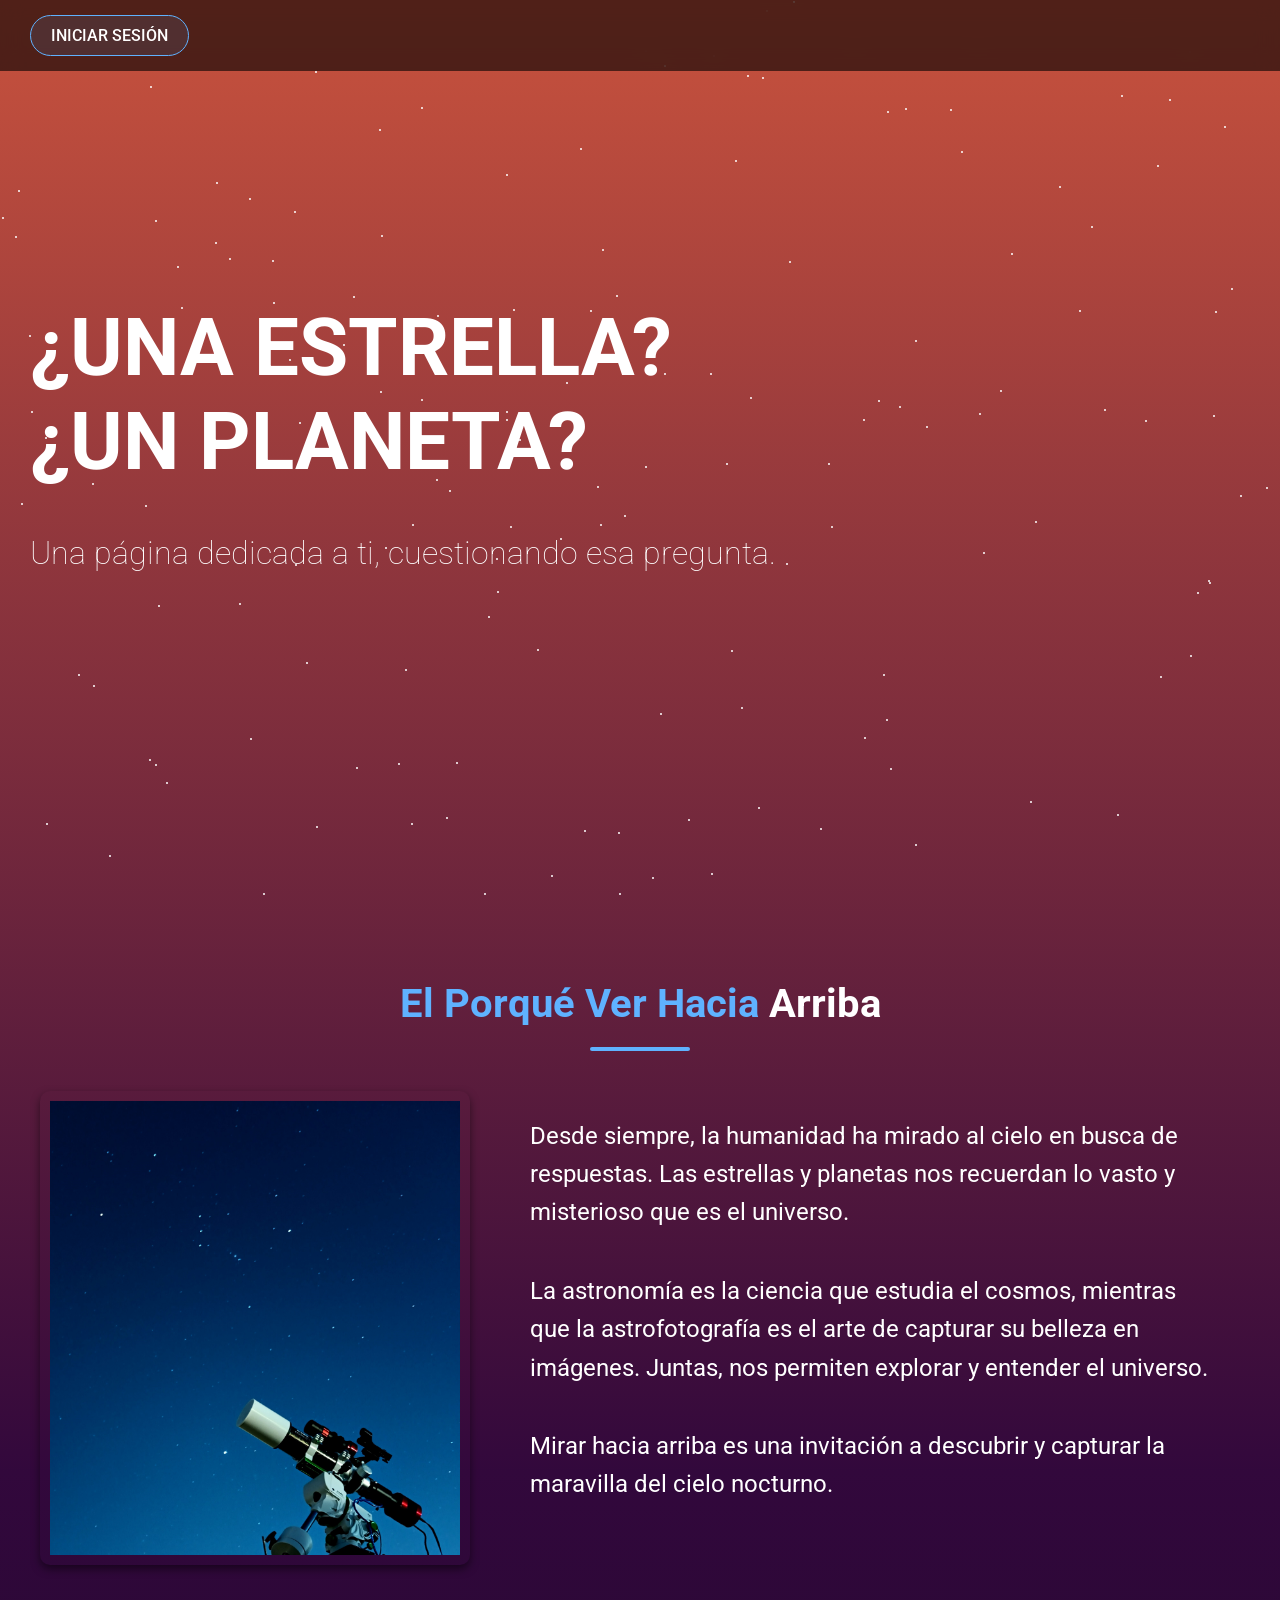
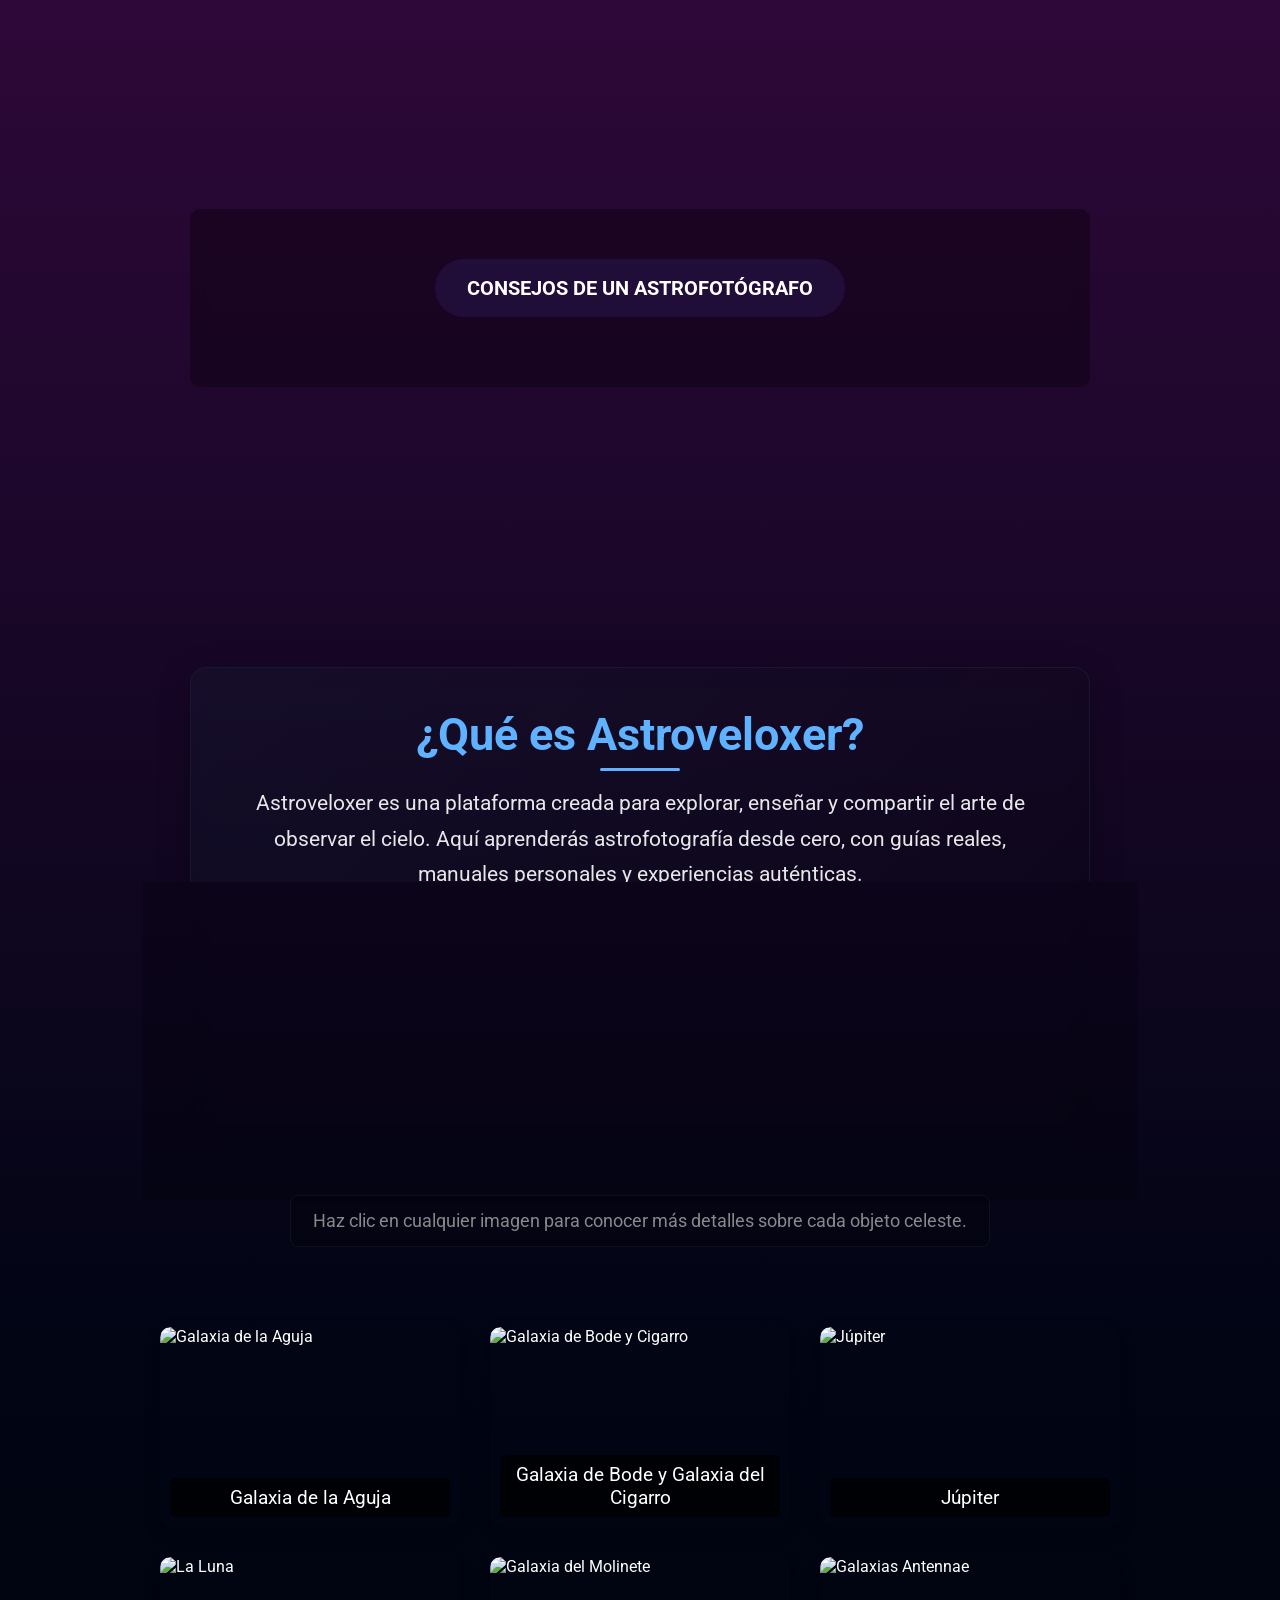
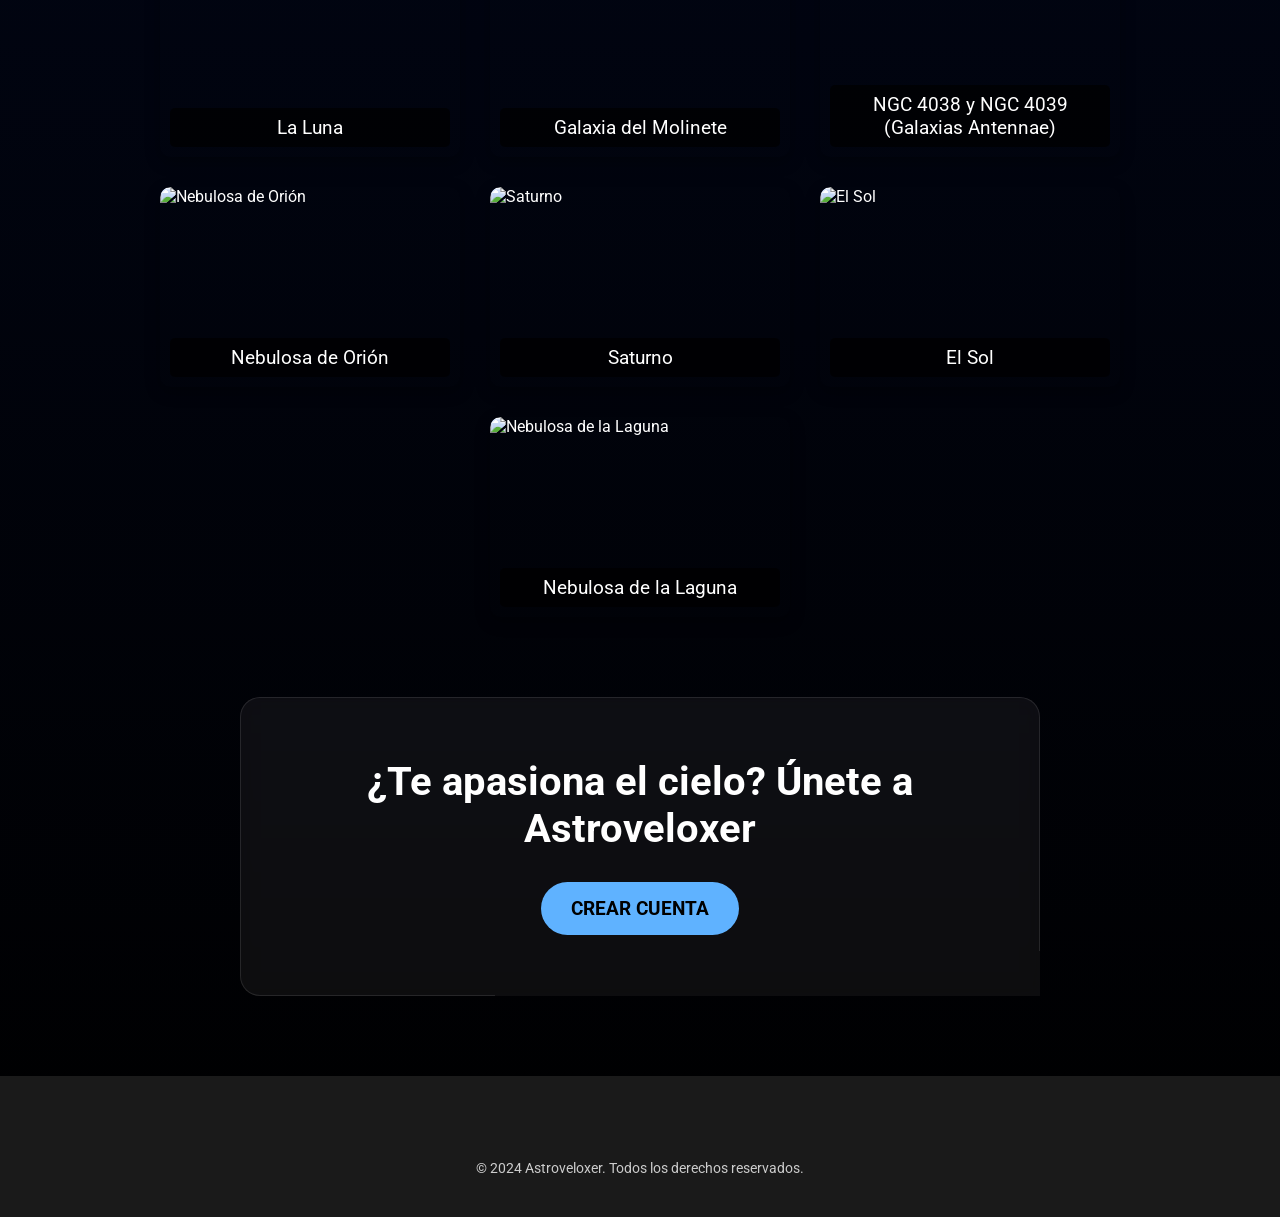
==== commit 501df508: "Update Astrofotografia.html" ====
--- a/Astrofotografia.html
+++ b/Astrofotografia.html
@@ -27,7 +27,7 @@
 
         <div class="row" data-scroll-animation>
             <div class="image" data-scroll-animation>
-                <img src="<?= base_url('images/secret.jpg') ?>" alt="nosotros" width="430px">
+                    <img src="img/secret.jpg" alt="">
             </div>
             <div class="content" data-scroll-animation>
                 <p>Desde siempre, la humanidad ha mirado al cielo en busca de respuestas. Las estrellas y planetas nos recuerdan lo vasto y misterioso que es el universo.</p>
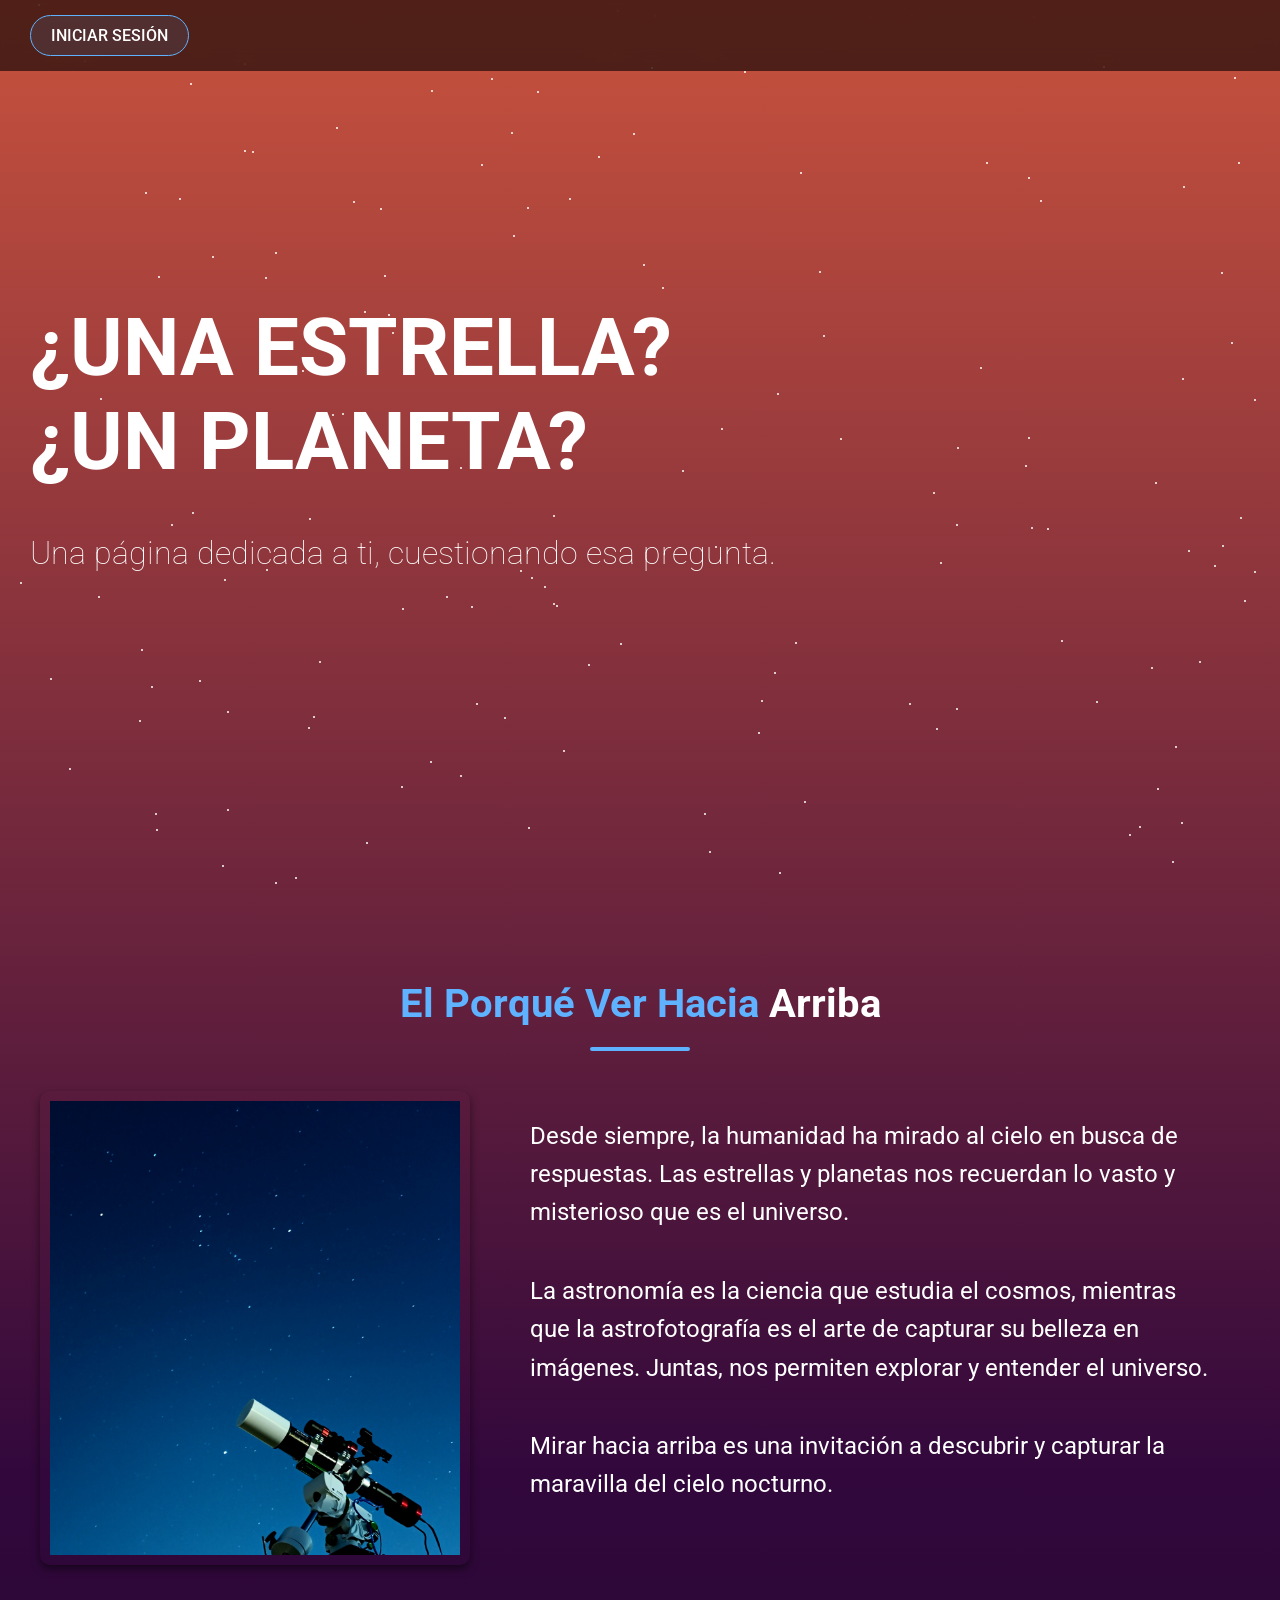
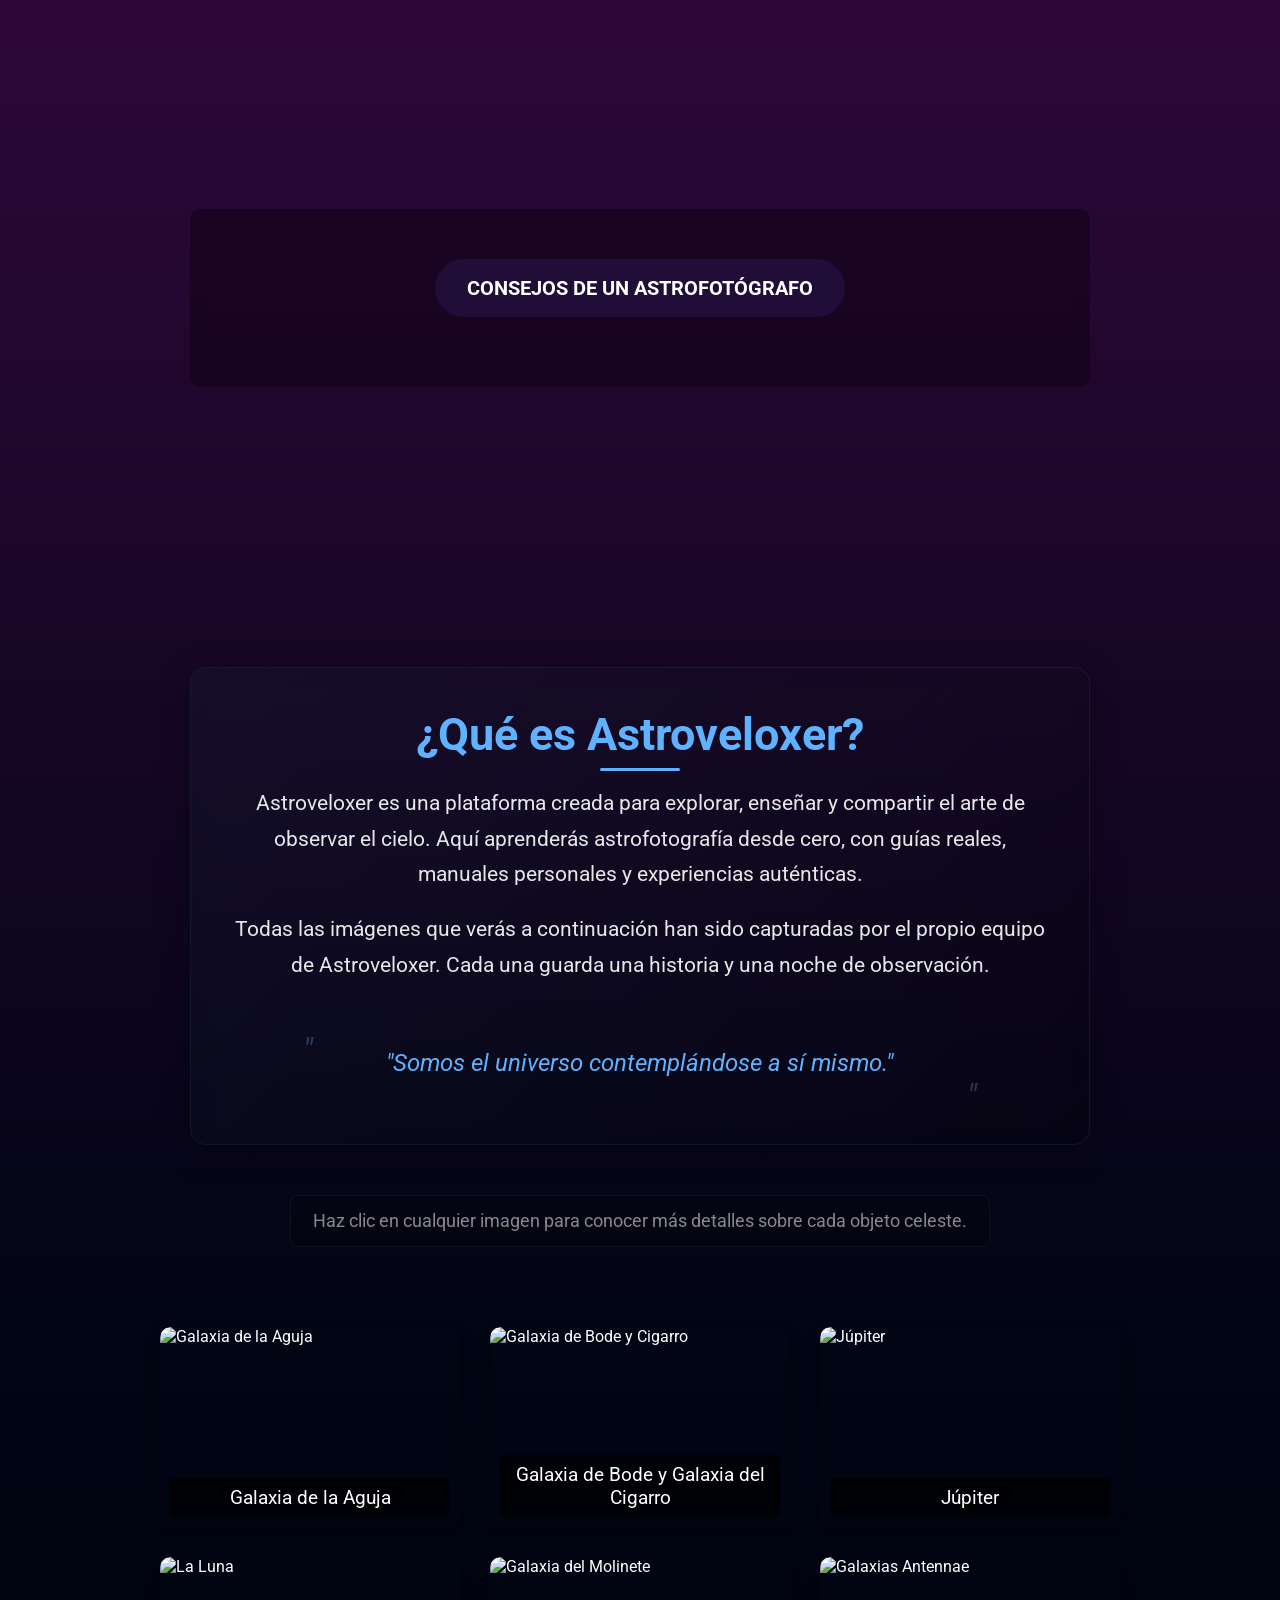
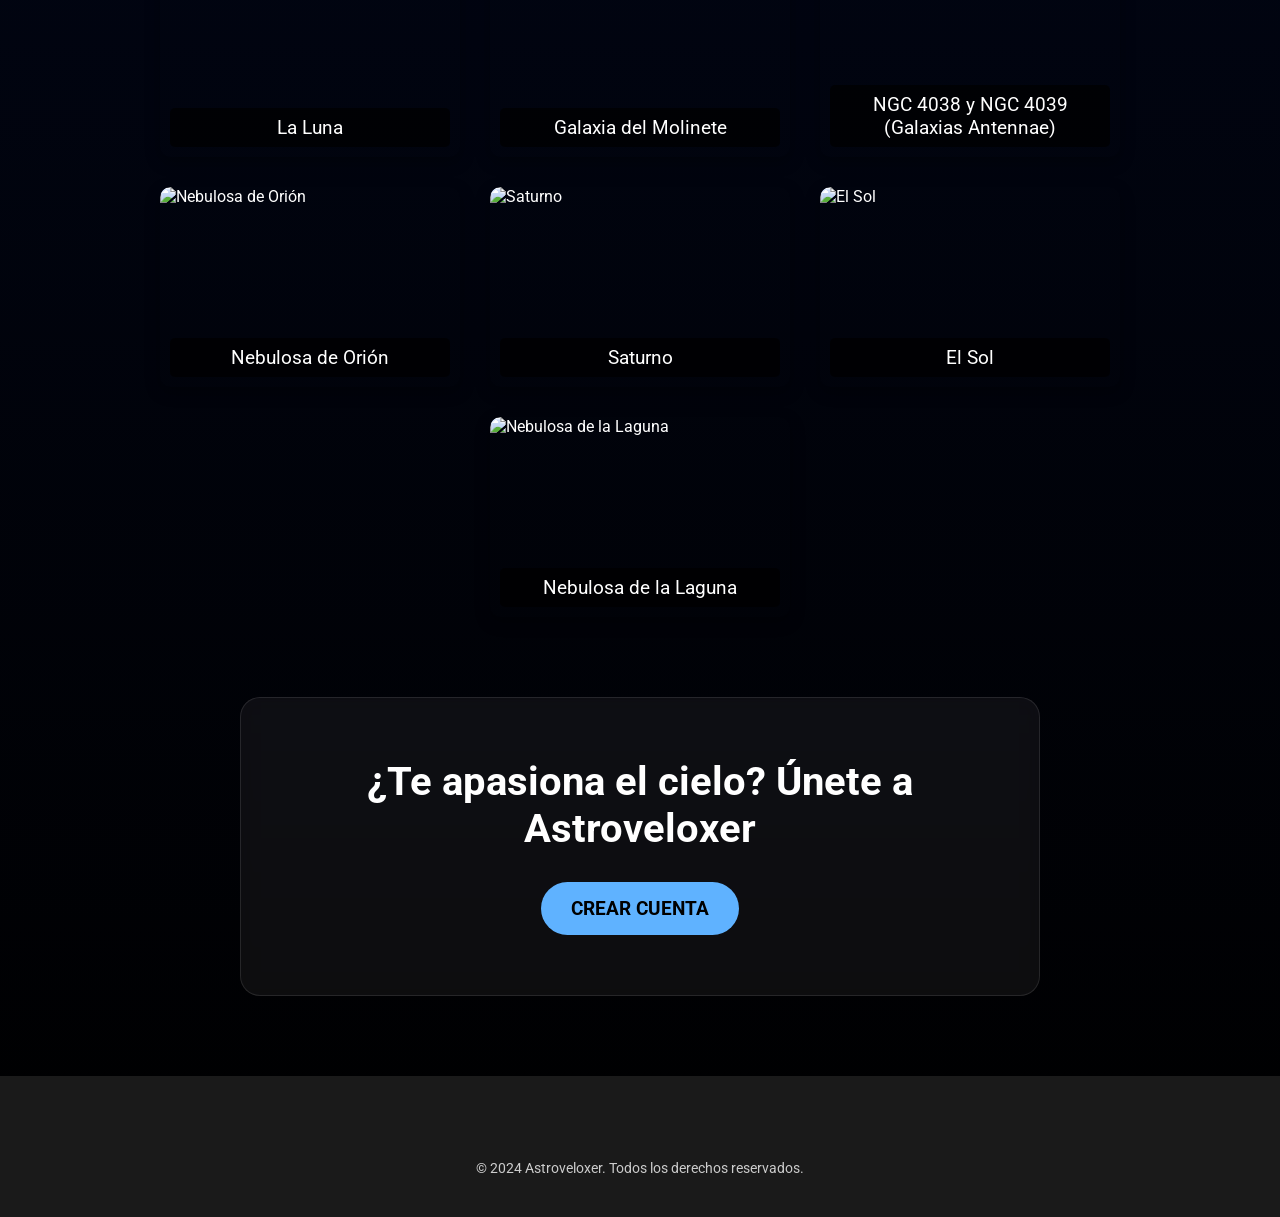
==== commit d17c66b7: "Update Astrofotografia.html" ====
--- a/Astrofotografia.html
+++ b/Astrofotografia.html
@@ -70,12 +70,12 @@
     <!-- Galería de imágenes -->
     <div class="image-gallery" data-scroll-animation>
         <div class="image-item galaxia" onclick="showImage('<?= base_url('images/BD3E5271-1BBC-4657-8336-3CC50B5EB838.jpg') ?>', '<ul><li><strong>Nombre:</strong> Galaxia de la Aguja (Caldwell 38) (NGC 4565)</li><li><strong>Distancia:</strong> 40 millones de años luz</li><li><strong>Magnitud aparente:</strong> 9.6</li><li><strong>Constelación:</strong> Coma Berenices</li><li><strong>Tipo de objeto:</strong> Galaxia espiral</li></ul>')" data-scroll-animation>
-            <img src="<?= base_url('images/BD3E5271-1BBC-4657-8336-3CC50B5EB838.jpg') ?>" alt="Galaxia de la Aguja" loading="lazy" width="400" height="200">
+            <img src="images/BD3E5271-1BBC-4657-8336-3CC50B5EB838.jpg" alt="Galaxia de la Aguja" loading="lazy" width="400" height="200">
             <p>Galaxia de la Aguja</p>
         </div>
 
         <div class="image-item galaxia" onclick="showImage('<?= base_url('images/BODE_ASTROVELOXER (1).jpg') ?>', '<ul><li><strong>Nombre:</strong> Galaxia de Bode (M81) y Galaxia del Cigarro (M82)</li><li><strong>Distancia:</strong> 12 millones de años luz (ambas galaxias)</li><li><strong>Magnitud aparente:</strong> M81 (6.9), M82 (8.4)</li><li><strong>Constelación:</strong> Osa Mayor</li><li><strong>Tipo de objeto:</strong> M81: Galaxia espiral, M82: Galaxia irregular y galaxia con brote estelar</li></ul>')" data-scroll-animation>
-            <img src="<?= base_url('images/BODE_ASTROVELOXER (1).jpg') ?>" alt="Galaxia de Bode y Cigarro" loading="lazy" width="400" height="200">
+            <img src="images/BODE_ASTROVELOXER (1).jpg" alt="Galaxia de Bode y Cigarro" loading="lazy" width="400" height="200">
             <p>Galaxia de Bode y Galaxia del Cigarro</p>
         </div>
 
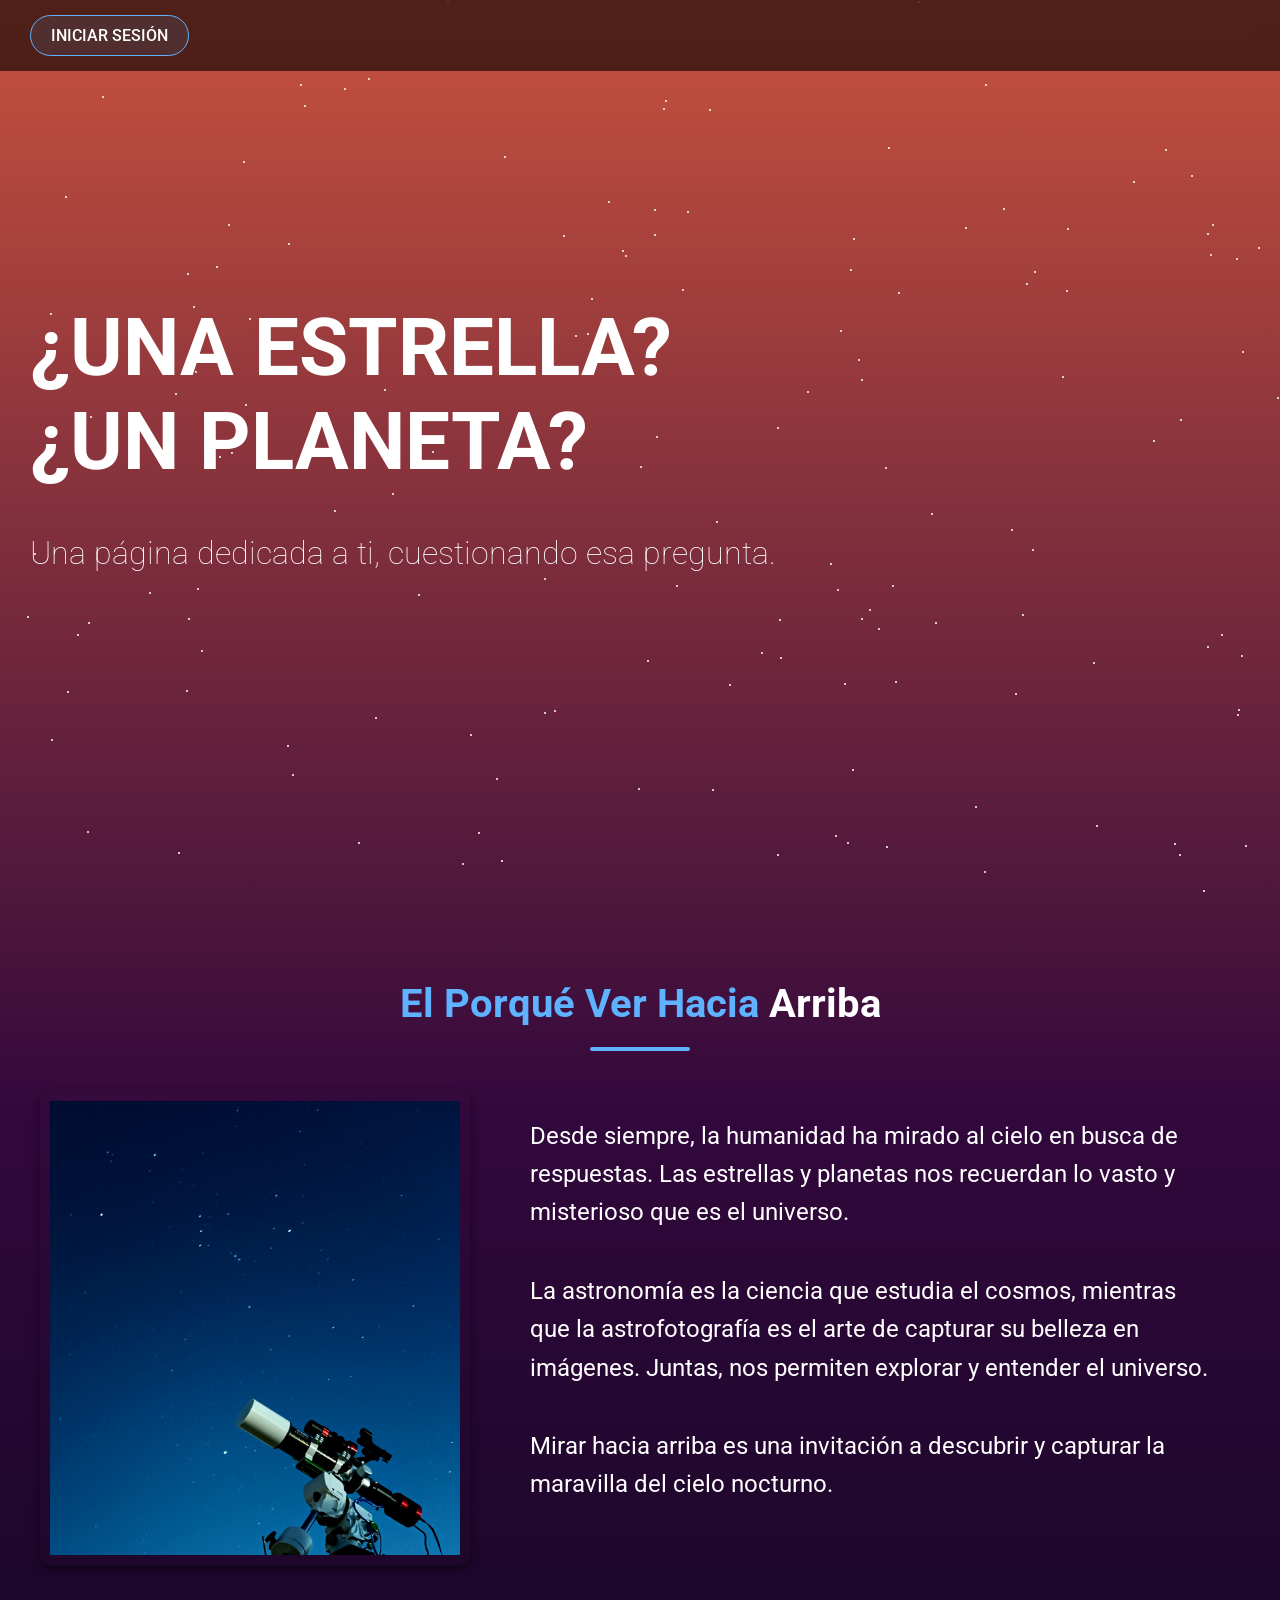
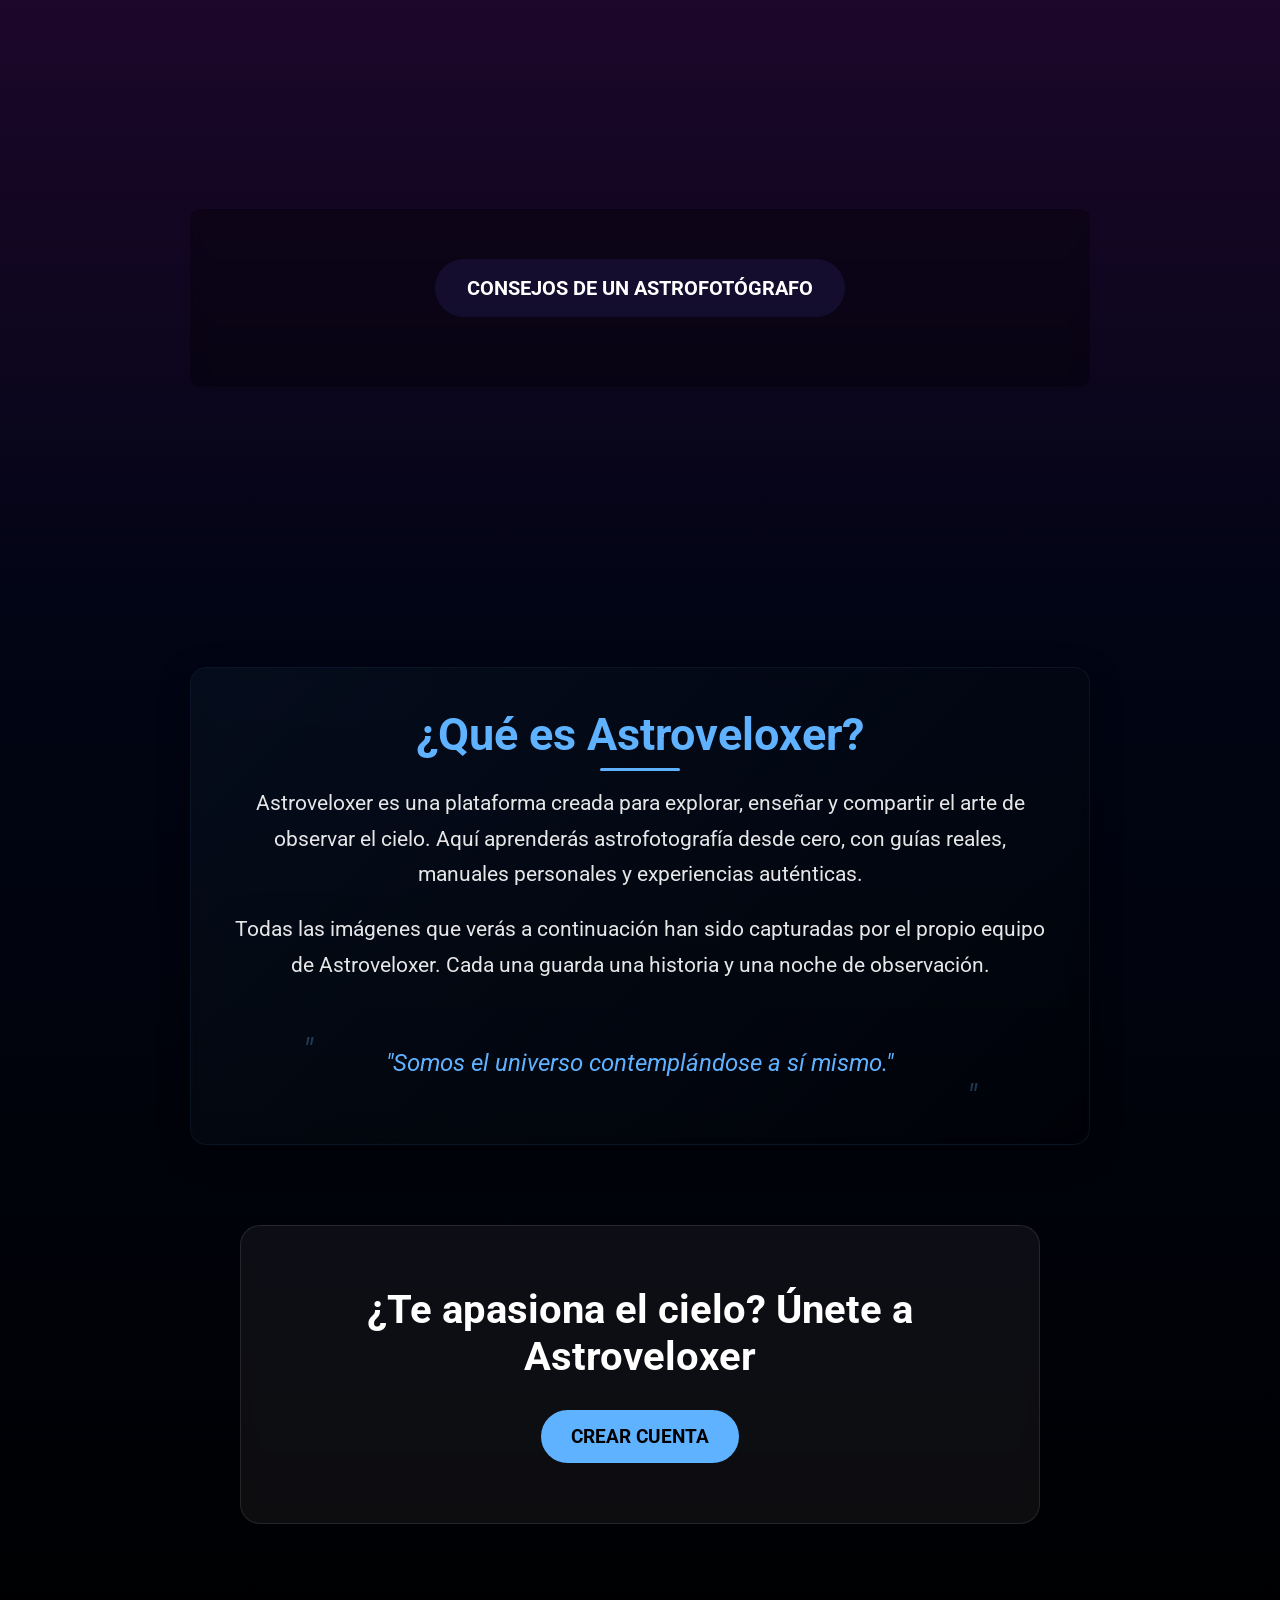
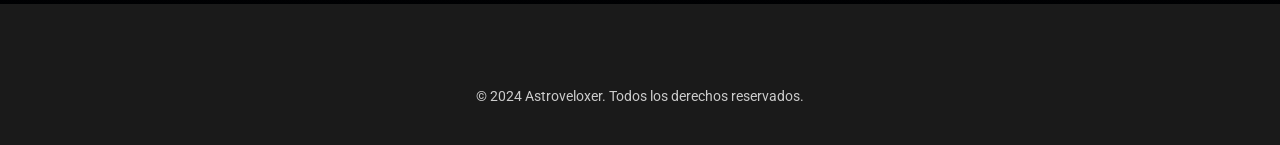
==== commit a9f49175: "Update Astrofotografia.html" ====
--- a/Astrofotografia.html
+++ b/Astrofotografia.html
@@ -65,61 +65,7 @@
         <p class="quote" data-scroll-animation>"Somos el universo contemplándose a sí mismo."</p>
     </section>
 
-    <p class="gallery-note" data-scroll-animation>Haz clic en cualquier imagen para conocer más detalles sobre cada objeto celeste.</p>
-
-    <!-- Galería de imágenes -->
-    <div class="image-gallery" data-scroll-animation>
-        <div class="image-item galaxia" onclick="showImage('<?= base_url('images/BD3E5271-1BBC-4657-8336-3CC50B5EB838.jpg') ?>', '<ul><li><strong>Nombre:</strong> Galaxia de la Aguja (Caldwell 38) (NGC 4565)</li><li><strong>Distancia:</strong> 40 millones de años luz</li><li><strong>Magnitud aparente:</strong> 9.6</li><li><strong>Constelación:</strong> Coma Berenices</li><li><strong>Tipo de objeto:</strong> Galaxia espiral</li></ul>')" data-scroll-animation>
-            <img src="images/BD3E5271-1BBC-4657-8336-3CC50B5EB838.jpg" alt="Galaxia de la Aguja" loading="lazy" width="400" height="200">
-            <p>Galaxia de la Aguja</p>
-        </div>
-
-        <div class="image-item galaxia" onclick="showImage('<?= base_url('images/BODE_ASTROVELOXER (1).jpg') ?>', '<ul><li><strong>Nombre:</strong> Galaxia de Bode (M81) y Galaxia del Cigarro (M82)</li><li><strong>Distancia:</strong> 12 millones de años luz (ambas galaxias)</li><li><strong>Magnitud aparente:</strong> M81 (6.9), M82 (8.4)</li><li><strong>Constelación:</strong> Osa Mayor</li><li><strong>Tipo de objeto:</strong> M81: Galaxia espiral, M82: Galaxia irregular y galaxia con brote estelar</li></ul>')" data-scroll-animation>
-            <img src="images/BODE_ASTROVELOXER (1).jpg" alt="Galaxia de Bode y Cigarro" loading="lazy" width="400" height="200">
-            <p>Galaxia de Bode y Galaxia del Cigarro</p>
-        </div>
-
-        <div class="image-item planeta" onclick="showImage('<?= base_url('images/jup11.jpg') ?>', '<ul><li><strong>Nombre:</strong> Júpiter</li><li><strong>Distancia media del Sol:</strong> 778 millones de km</li><li><strong>Diámetro:</strong> 142,984 km</li><li><strong>Tipo de objeto:</strong> Planeta gigante gaseoso</li><li><strong>Características:</strong> El planeta más grande del Sistema Solar, famoso por su Gran Mancha Roja y sus 79 lunas conocidas, incluyendo las cuatro lunas galileanas: Ío, Europa, Ganimedes y Calisto</li></ul>')" data-scroll-animation>
-            <img src="<?= base_url('images/jup11.jpg') ?>" alt="Júpiter" loading="lazy" width="400" height="200">
-            <p>Júpiter</p>
-        </div>
-
-        <div class="image-item luna" onclick="showImage('<?= base_url('images/lun_Original Copy (1).JPG') ?>', '<ul><li><strong>Nombre:</strong> La Luna</li><li><strong>Distancia media de la Tierra:</strong> 384,400 km</li><li><strong>Diámetro:</strong> 3,474.8 km</li><li><strong>Tipo de objeto:</strong> Satélite natural</li><li><strong>Características:</strong> Único satélite natural de la Tierra, presenta fases debido a su órbita alrededor de la Tierra, con una superficie marcada por cráteres, mares lunares y montañas</li></ul>')" data-scroll-animation>
-            <img src="<?= base_url('images/lun_Original Copy (1).JPG') ?>" alt="La Luna" loading="lazy" width="400" height="200">
-            <p>La Luna</p>
-        </div>
-
-        <div class="image-item galaxia" onclick="showImage('<?= base_url('images/M101_ASTROVELOXER (1).jpg') ?>', '<ul><li><strong>Nombre:</strong> Galaxia del Molinete (M101)</li><li><strong>Distancia:</strong> 21 millones de años luz</li><li><strong>Magnitud aparente:</strong> 7.9</li><li><strong>Constelación:</strong> Osa Mayor</li><li><strong>Tipo de objeto:</strong> Galaxia espiral</li><li><strong>Características:</strong> Una de las galaxias espirales más grandes conocidas, con un diámetro de aproximadamente 170,000 años luz</li></ul>')" data-scroll-animation>
-            <img src="<?= base_url('images/M101_ASTROVELOXER (1).jpg') ?>" alt="Galaxia del Molinete" loading="lazy" width="400" height="200">
-            <p>Galaxia del Molinete</p>
-        </div>
-
-        <div class="image-item galaxia" onclick="showImage('<?= base_url('images/NGC4038_ASTROVELOXER.jpg') ?>', '<ul><li><strong>Nombre:</strong> NGC 4038 y NGC 4039 (Galaxias Antennae)</li><li><strong>Distancia:</strong> 60 millones de años luz</li><li><strong>Magnitud aparente:</strong> 10.7</li><li><strong>Constelación:</strong> Corvus</li><li><strong>Tipo de objeto:</strong> Galaxias en colisión</li><li><strong>Características:</strong> Conocidas como las Galaxias Antennae debido a las largas colas de estrellas que se extienden hacia afuera, resultado de la colisión entre ambas galaxias</li></ul>')" data-scroll-animation>
-            <img src="<?= base_url('images/NGC4038_ASTROVELOXER.jpg') ?>" alt="Galaxias Antennae" loading="lazy" width="400" height="200">
-            <p>NGC 4038 y NGC 4039 (Galaxias Antennae)</p>
-        </div>
-
-        <div class="image-item nebulosa" onclick="showImage('<?= base_url('images/ORION-velozeronly~3.jpg') ?>', '<ul><li><strong>Nombre:</strong> Nebulosa de Orión (M42)</li><li><strong>Distancia:</strong> 1,344 años luz</li><li><strong>Magnitud aparente:</strong> 4.0</li><li><strong>Constelación:</strong> Orión</li><li><strong>Tipo de objeto:</strong> Nebulosa de emisión</li><li><strong>Características:</strong> Una de las nebulosas más brillantes en el cielo, visible a simple vista, región de formación estelar activa, hogar de muchas estrellas jóvenes y protoestrellas</li></ul>')" data-scroll-animation>
-            <img src="<?= base_url('images/ORION-velozeronly~3.jpg') ?>" alt="Nebulosa de Orión" loading="lazy" width="400" height="200">
-            <p>Nebulosa de Orión</p>
-        </div>
-
-        <div class="image-item planeta" onclick="showImage('<?= base_url('images/saturn (1).jpg') ?>', '<ul><li><strong>Nombre:</strong> Saturno</li><li><strong>Distancia media del Sol:</strong> 1,429 millones de km</li><li><strong>Diámetro:</strong> 120,536 km</li><li><strong>Tipo de objeto:</strong> Planeta gigante gaseoso</li><li><strong>Características:</strong> Conocido por sus prominentes anillos compuestos de hielo y roca, posee 83 lunas conocidas, siendo Titán la más grande y una de las más interesantes para la exploración</li></ul>')" data-scroll-animation>
-            <img src="<?= base_url('images/saturn (1).jpg') ?>" alt="Saturno" loading="lazy" width="400" height="200">
-            <p>Saturno</p>
-        </div>
-
-        <div class="image-item estrella" onclick="showImage('<?= base_url('images/sunfull_ASTROVELOXER.jpg') ?>', '<ul><li><strong>Nombre:</strong> El Sol</li><li><strong>Distancia media de la Tierra:</strong> 149.6 millones de km (1 Unidad Astronómica)</li><li><strong>Diámetro:</strong> 1,392,700 km</li><li><strong>Tipo de objeto:</strong> Estrella enana amarilla (tipo espectral G2V)</li><li><strong>Características:</strong> Estrella central del Sistema Solar y fuente principal de energía para la Tierra, compuesto principalmente de hidrógeno (74%) y helio (24%), con energía producida a través de la fusión nuclear en su núcleo</li></ul>')" data-scroll-animation>
-            <img src="<?= base_url('images/sunfull_ASTROVELOXER.jpg') ?>" alt="El Sol" loading="lazy" width="400" height="200">
-            <p>El Sol</p>
-        </div>
-
-        <div class="image-item nebulosa" onclick="showImage('<?= base_url('images/LAGOON.jpg') ?>', '<ul><li><strong>Nombre:</strong> Nebulosa de la Laguna (M8) (NGC 6523)</li><li><strong>Distancia:</strong> 4,100 años luz</li><li><strong>Magnitud aparente:</strong> 6.0</li><li><strong>Constelación:</strong> Sagitario</li><li><strong>Tipo de objeto:</strong> Nebulosa de emisión</li><li><strong>Características:</strong> Región de formación estelar activa, visible a simple vista desde cielos oscuros, hogar de muchas estrellas jóvenes y protoestrellas, famosa por su estructura brillante y oscura que se asemeja a una laguna.</li></ul>')" data-scroll-animation>
-            <img src="<?= base_url('images/LAGOON.jpg') ?>" alt="Nebulosa de la Laguna" loading="lazy" width="400" height="200">
-            <p>Nebulosa de la Laguna</p>
-        </div>
-    </div>
-
+   
     <section class="cta-registro" data-scroll-animation>
         <h2>¿Te apasiona el cielo? Únete a Astroveloxer</h2>
         <a href="<?= base_url('registro') ?>" class="registro-btn" data-scroll-animation>Crear cuenta</a>
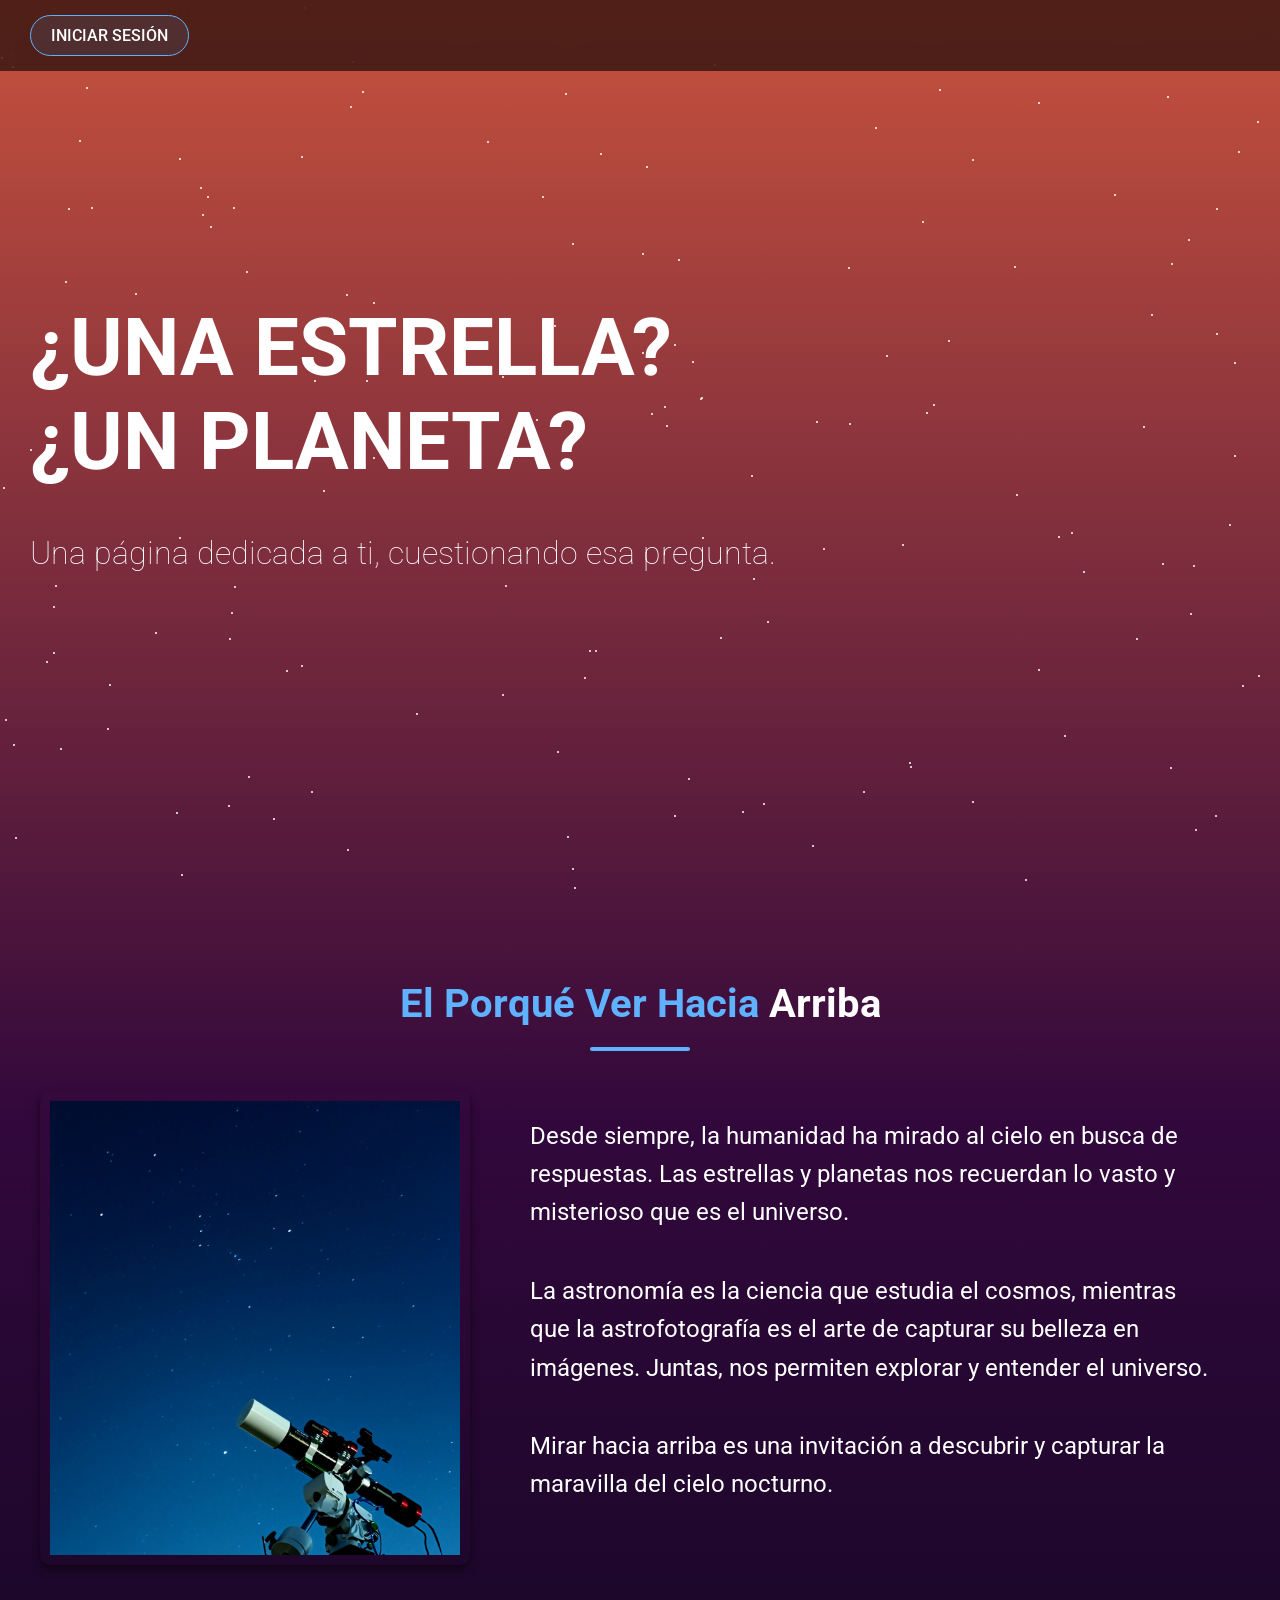
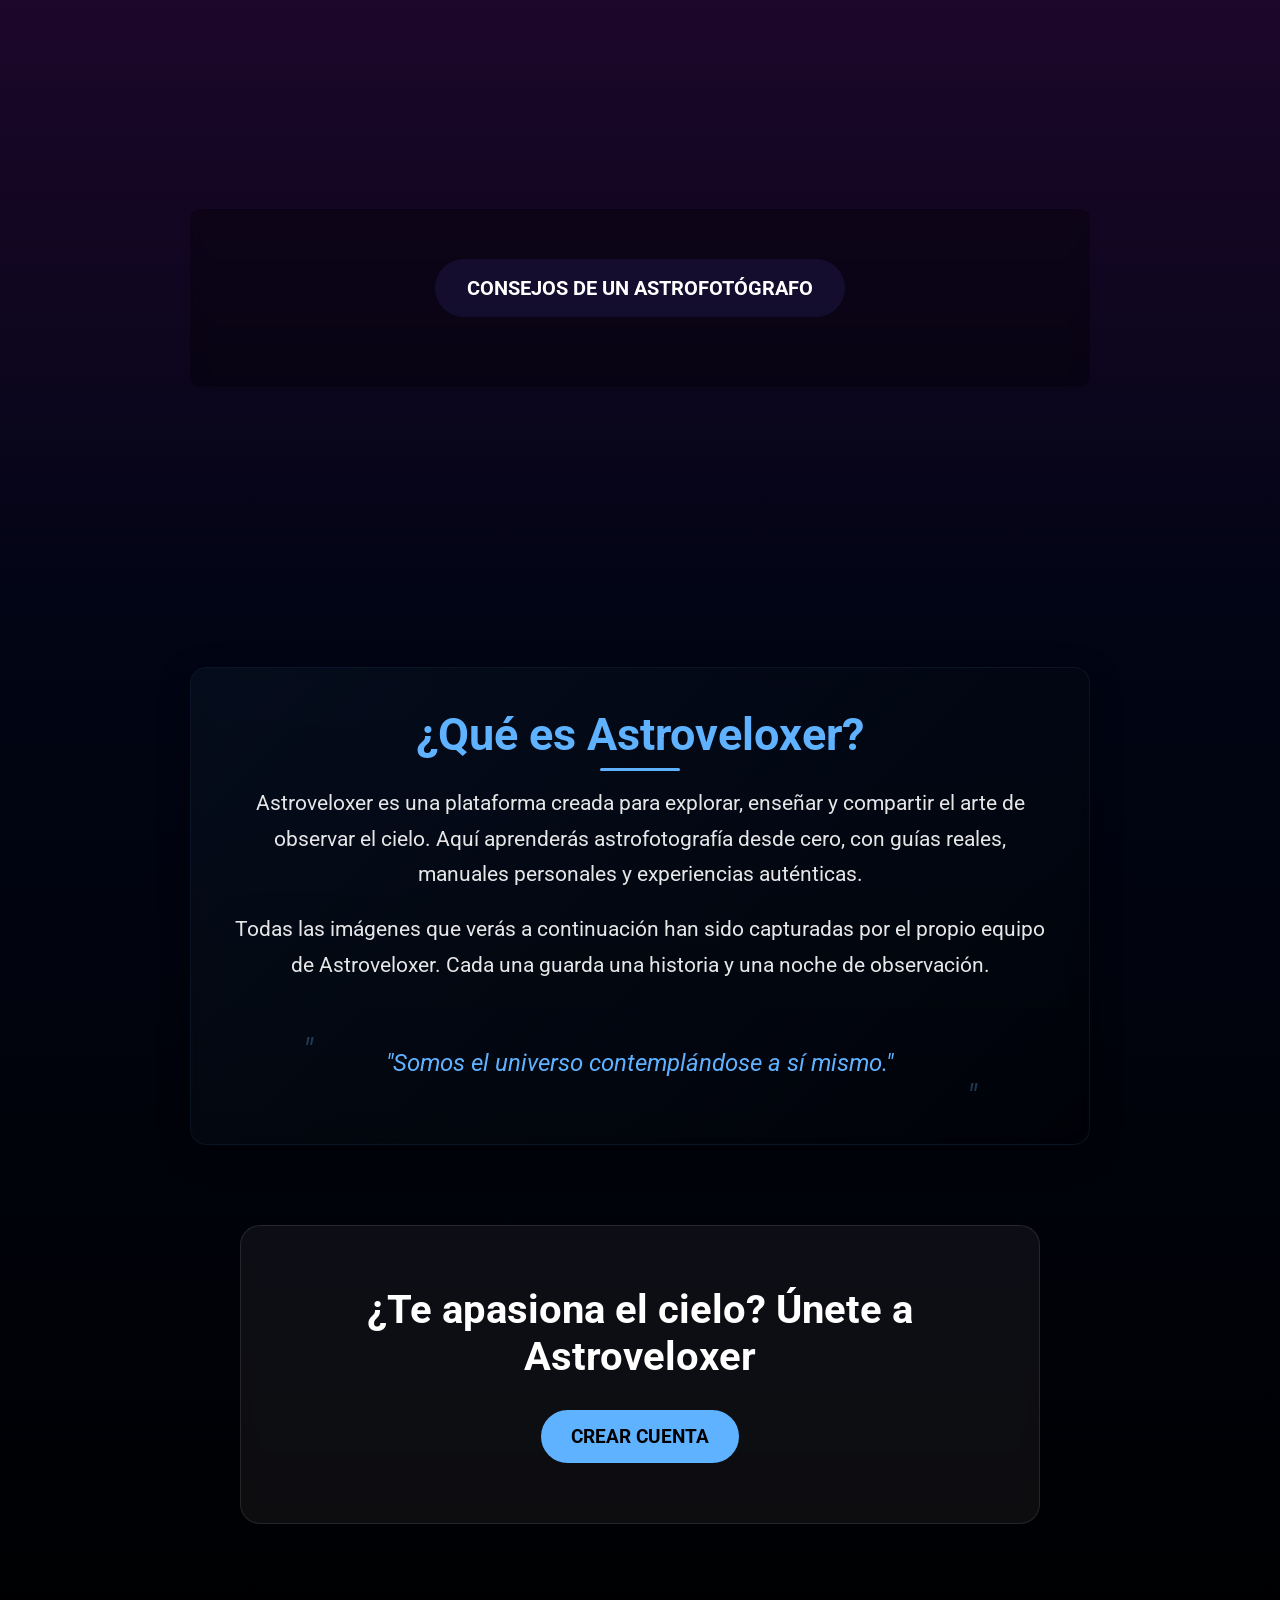
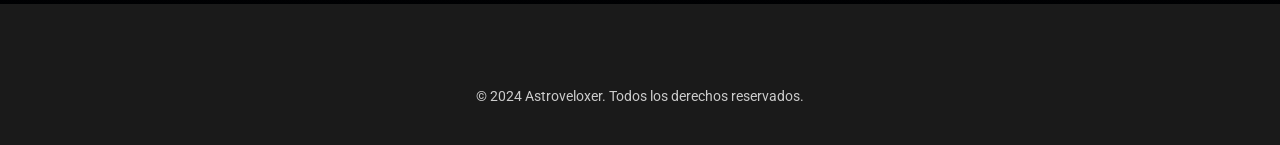
==== commit 66a281f4: "Update Astrofotografia.html" ====
--- a/Astrofotografia.html
+++ b/Astrofotografia.html
@@ -215,77 +215,7 @@
 
 
 
-// Filtros para la galería de imágenes
-const filterButtons = document.querySelectorAll('.filter-buttons button');
-const imageItems = document.querySelectorAll('.image-item');
-
-filterButtons.forEach(button => {
-    button.addEventListener('click', () => {
-        const filter = button.getAttribute('data-filter');
-
-        filterButtons.forEach(btn => btn.classList.remove('active'));
-        button.classList.add('active');
-
-        imageItems.forEach(item => {
-            if (filter === 'all' || item.classList.contains(filter)) {
-                item.style.display = 'block';
-            } else {
-                item.style.display = 'none';
-            }
-        });
-    });
-});
-
-
-
-
-
-
-function showImage(imageSrc, imageInfo) {
-    // Crear un contenedor para el lightbox
-    const lightbox = document.createElement('div');
-    lightbox.classList.add('lightbox');
-    
-    // Crear el contenido del lightbox
-    lightbox.innerHTML = `
-        <div class="lightbox-content">
-            <img src="${imageSrc}" alt="Imagen seleccionada">
-            <div id="lightbox-info">${imageInfo}</div>
-            <span class="close-btn" onclick="closeLightbox()">&times;</span>
-        </div>
-    `;
-    
-    document.body.appendChild(lightbox);
-    
-    // Mostrar el lightbox
-    lightbox.style.display = 'flex';
-}
-
-function closeLightbox() {
-    const lightbox = document.querySelector('.lightbox');
-    if (lightbox) {
-        lightbox.remove();
-    }
-}
-
-
-
-
-
-function openUserLightbox(img, description) {
-    var lightbox = document.getElementById("userLightbox");
-    var lightboxImg = document.getElementById("userLightboxImg");
-    var captionText = document.getElementById("userLightboxCaption");
-
-    lightbox.style.display = "block";
-    lightboxImg.src = img.src;
-    captionText.innerHTML = description;
-}
-
-function closeUserLightbox() {
-    var lightbox = document.getElementById("userLightbox");
-    lightbox.style.display = "none";
-}
+
 
 
 
